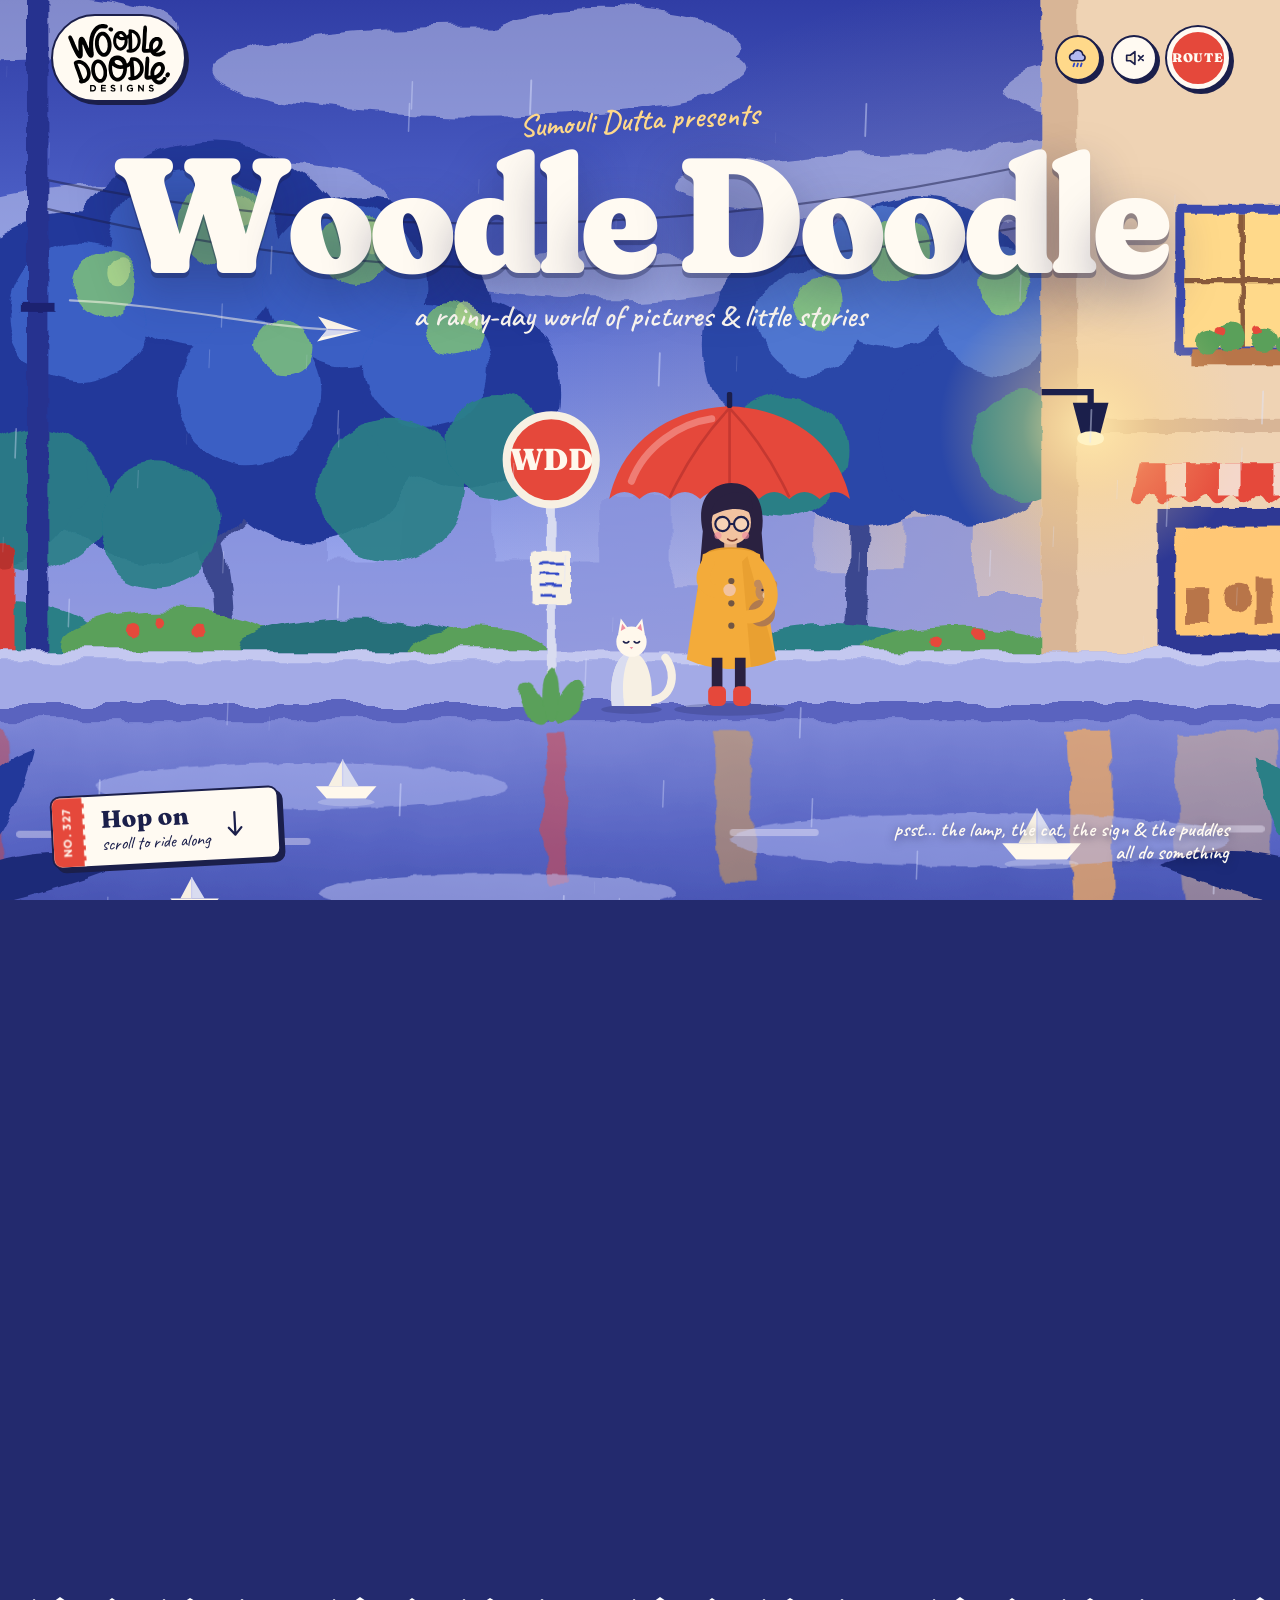
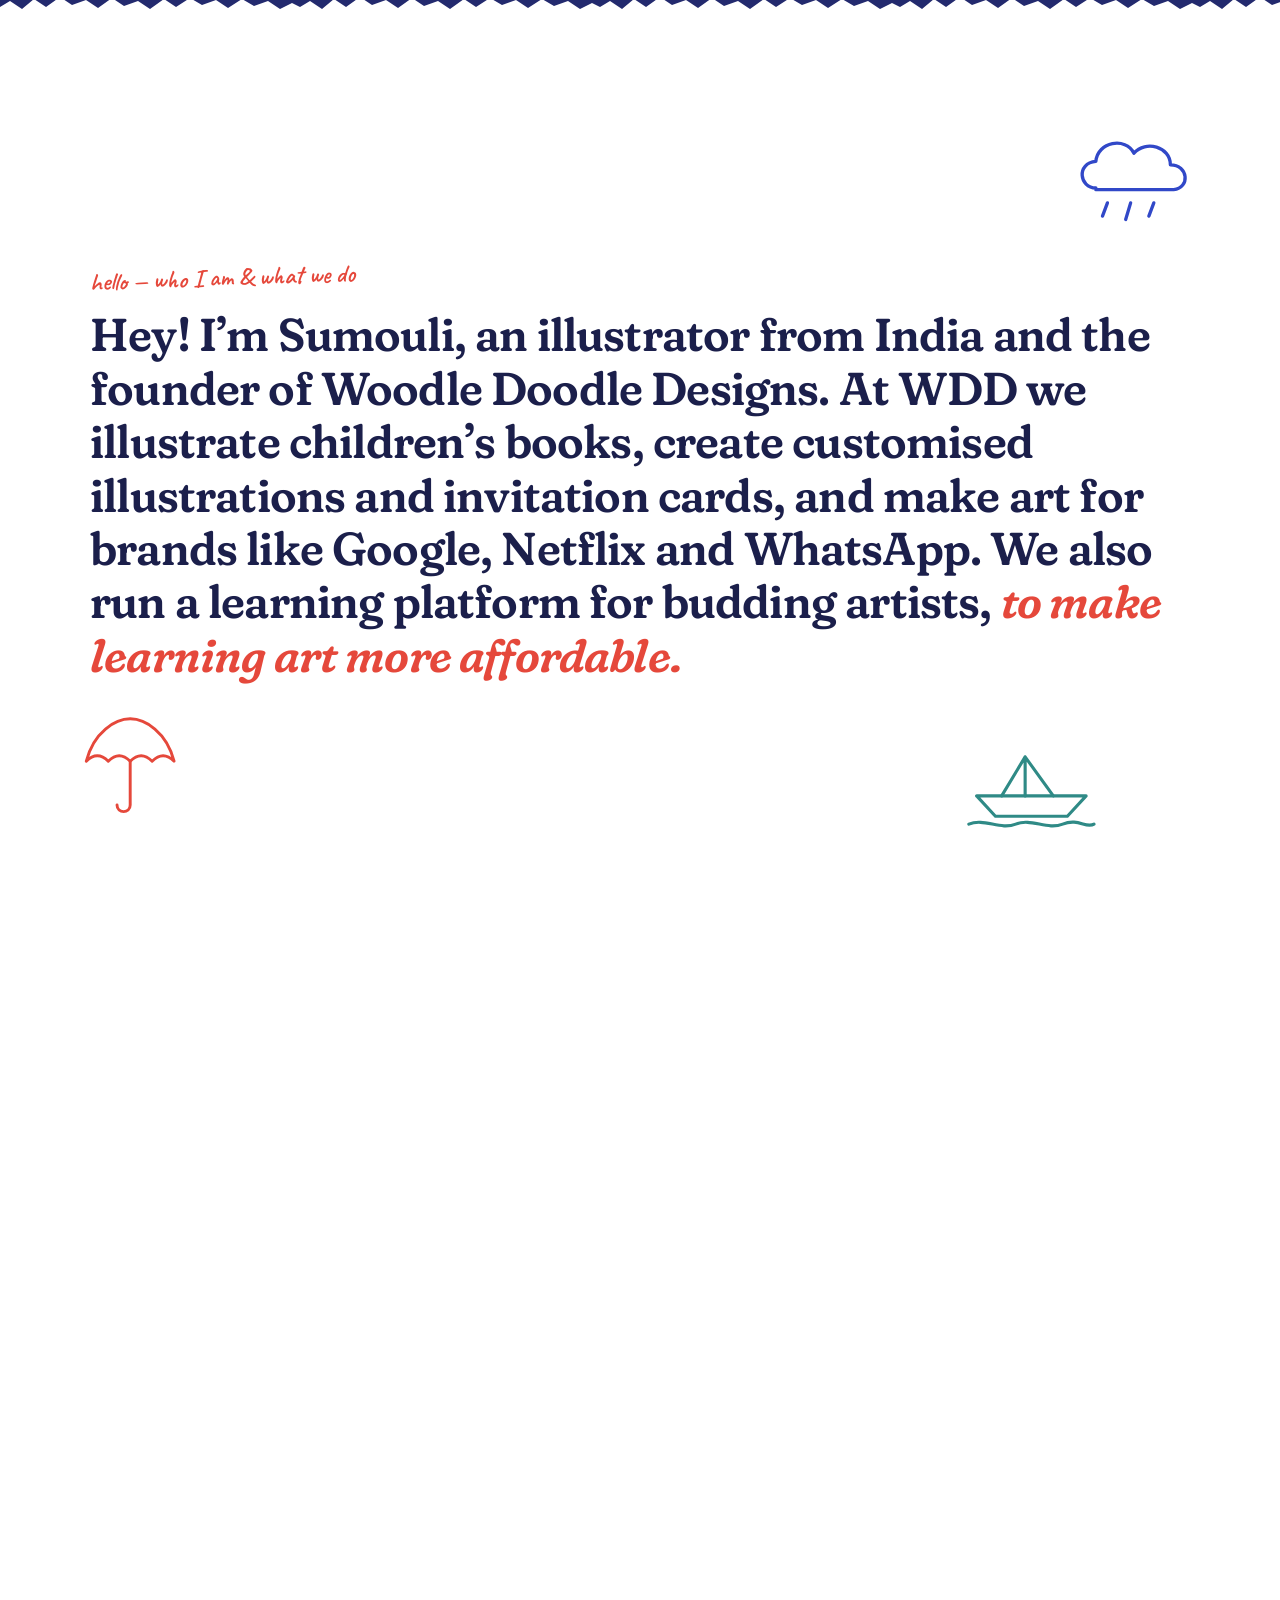
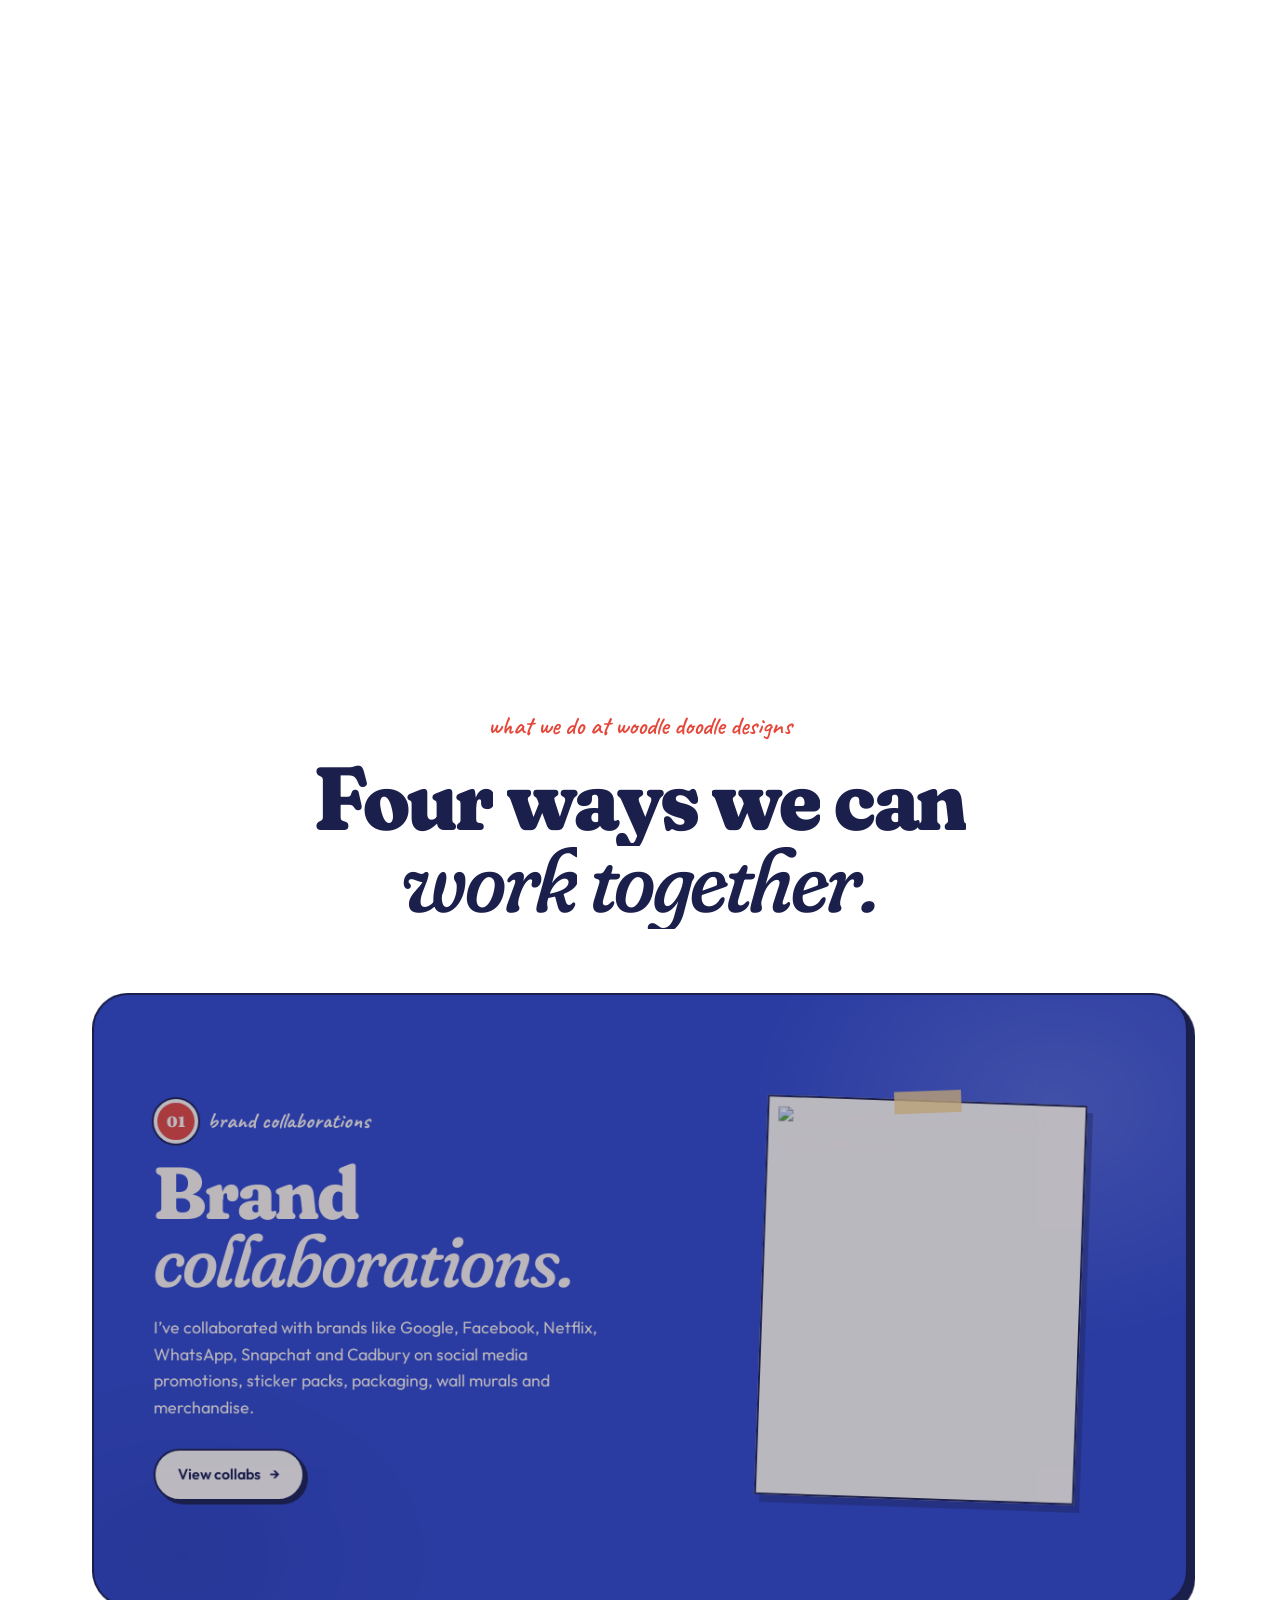
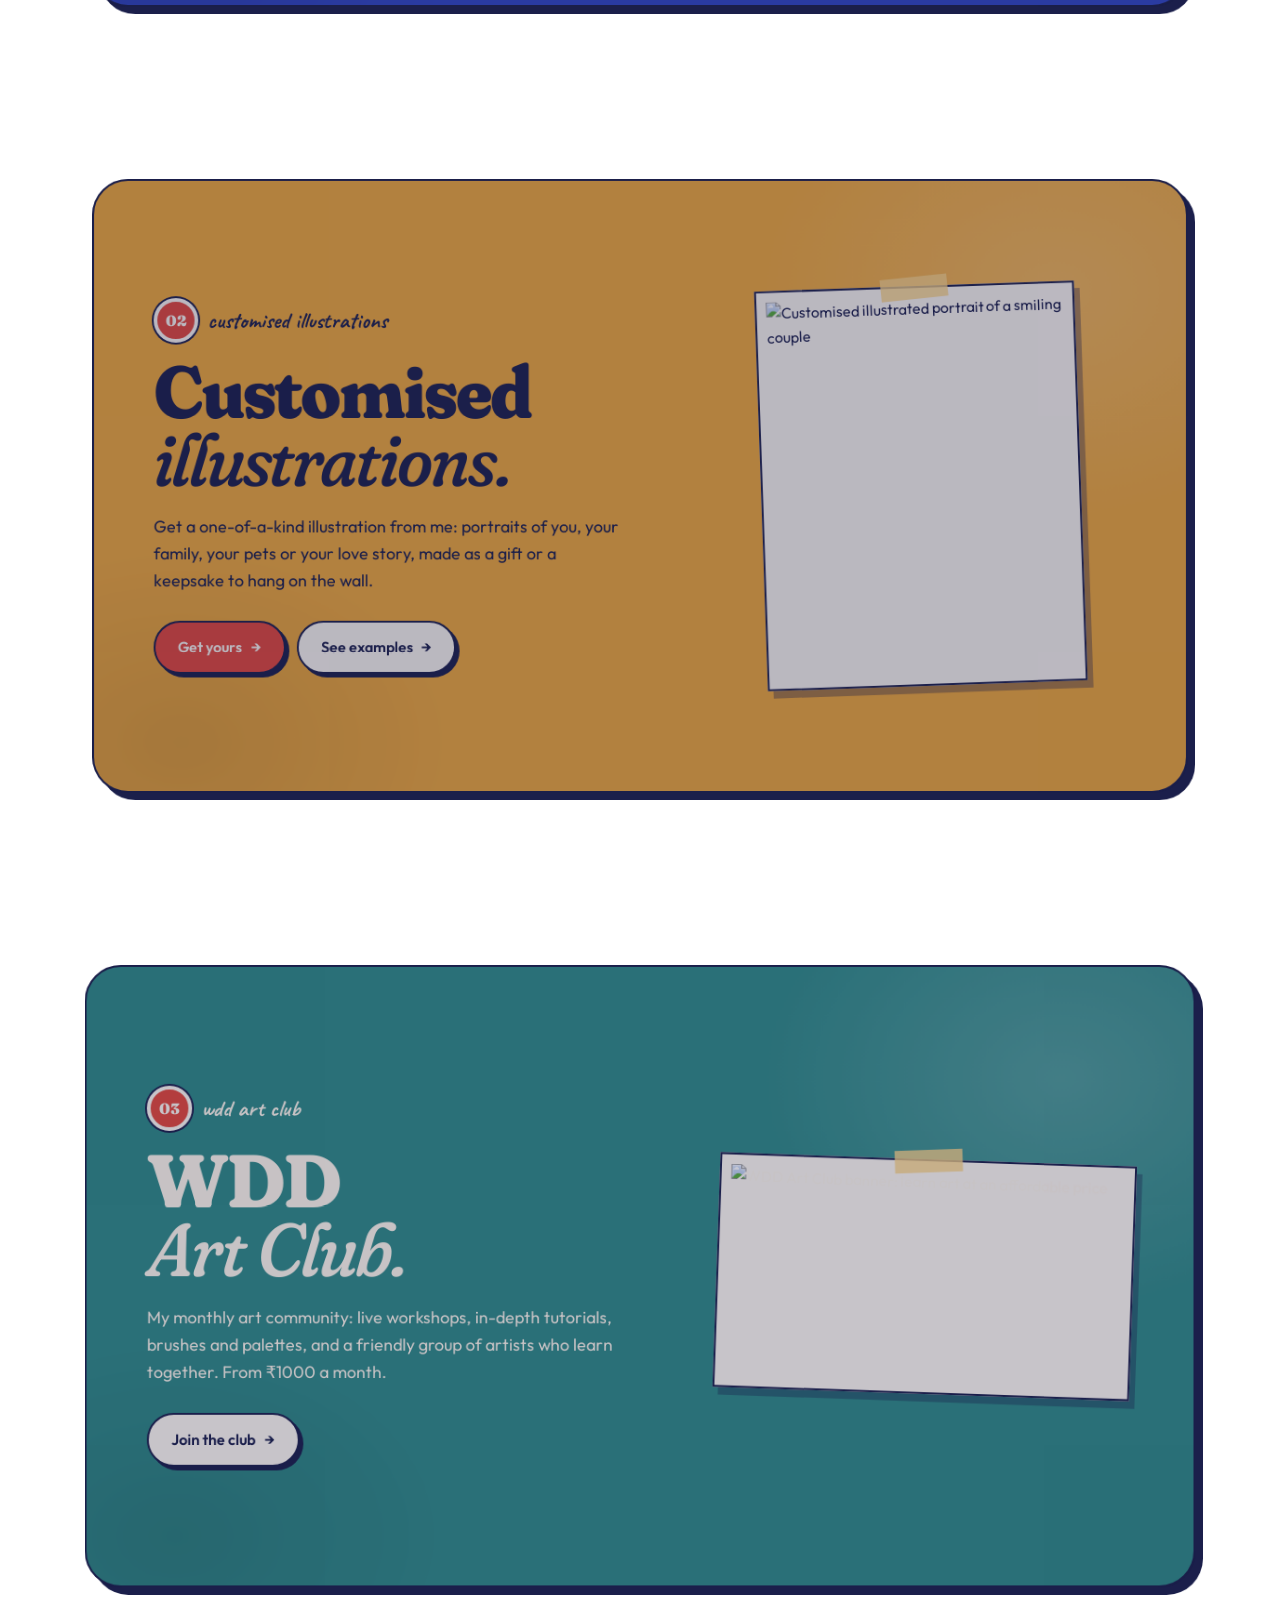
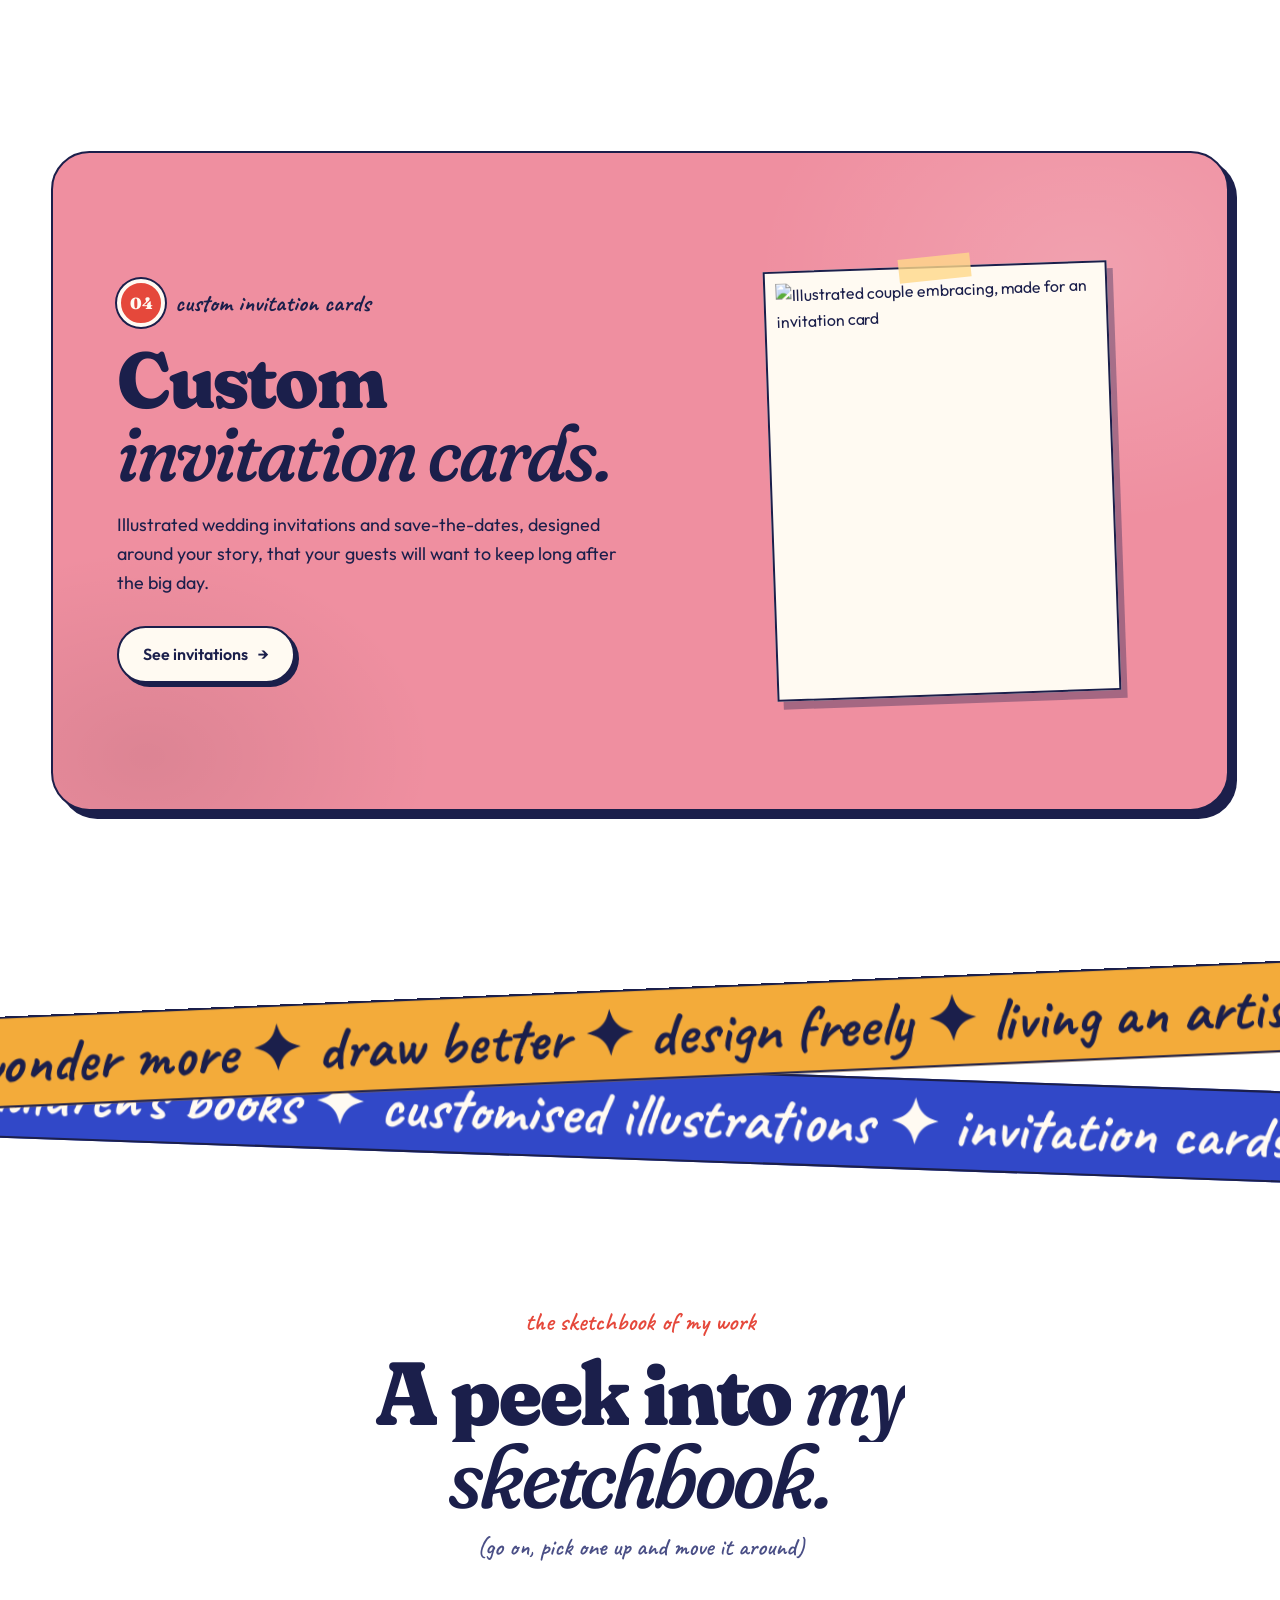
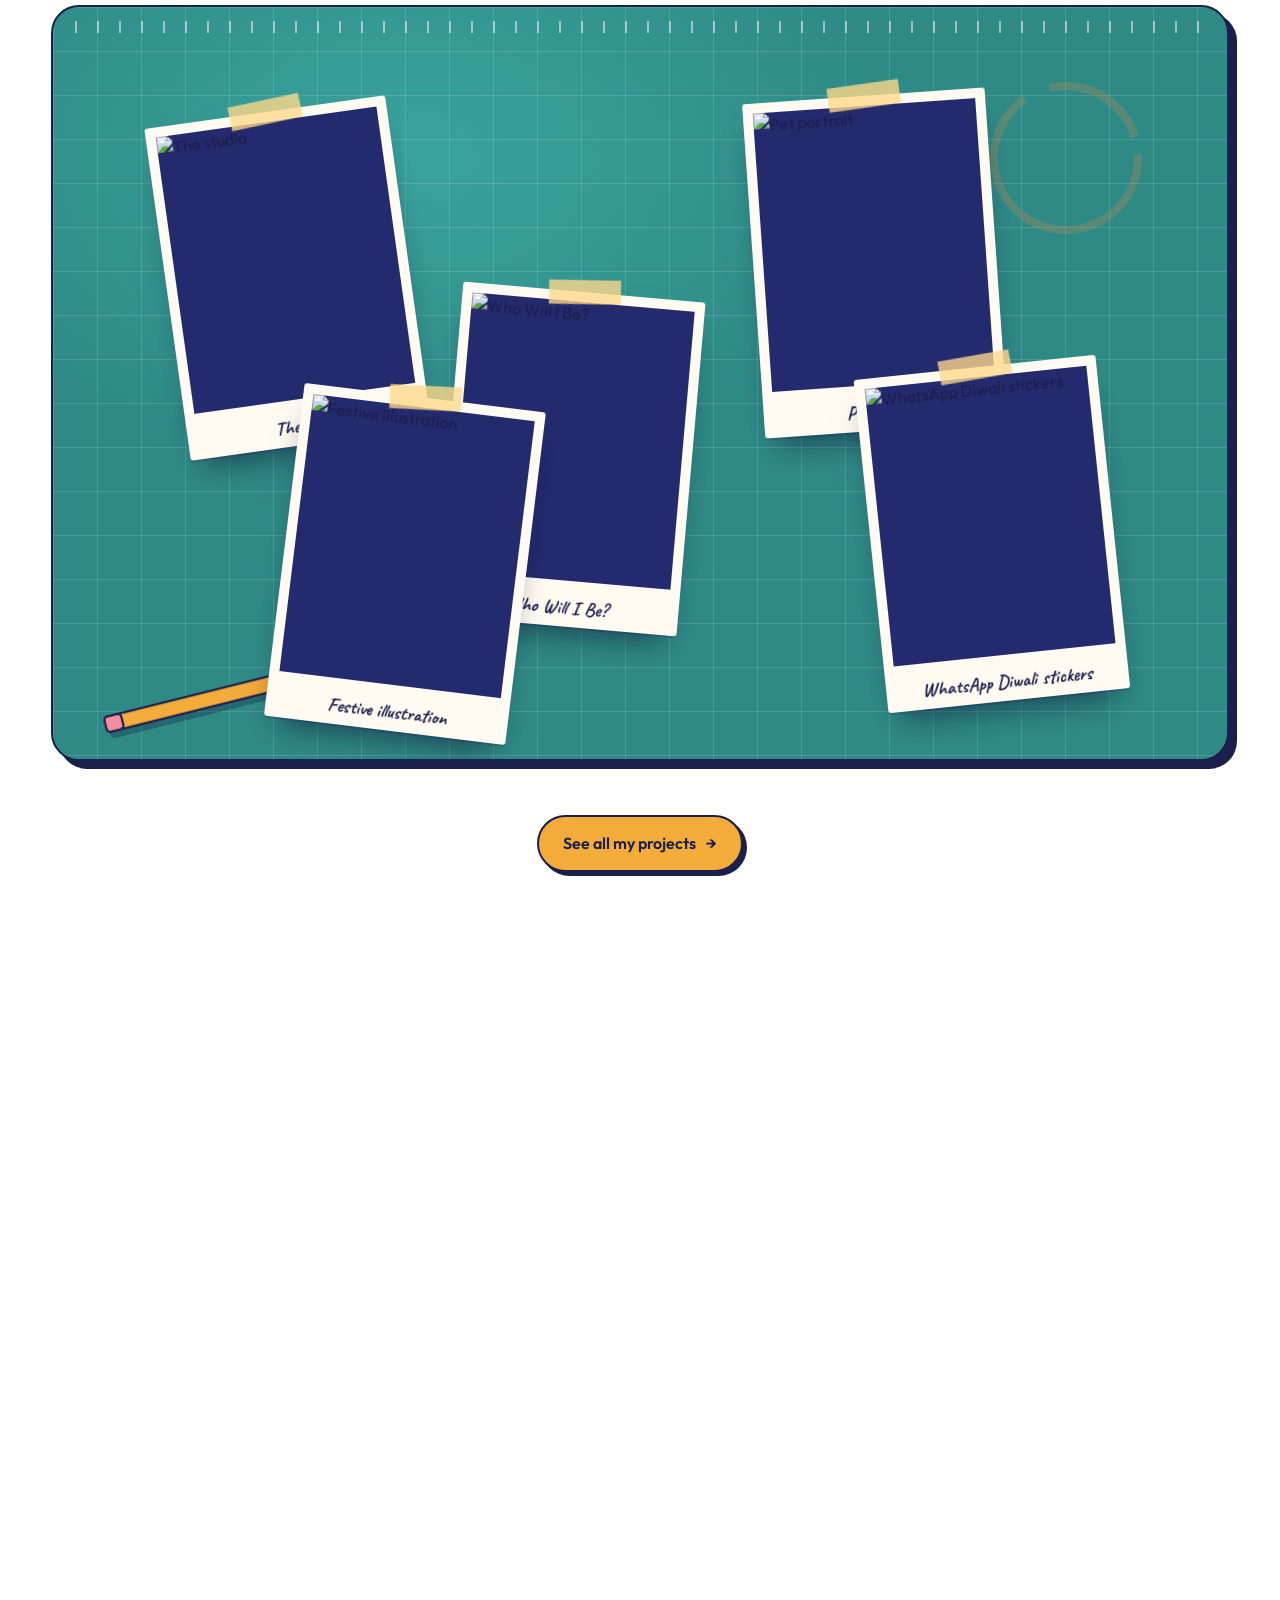
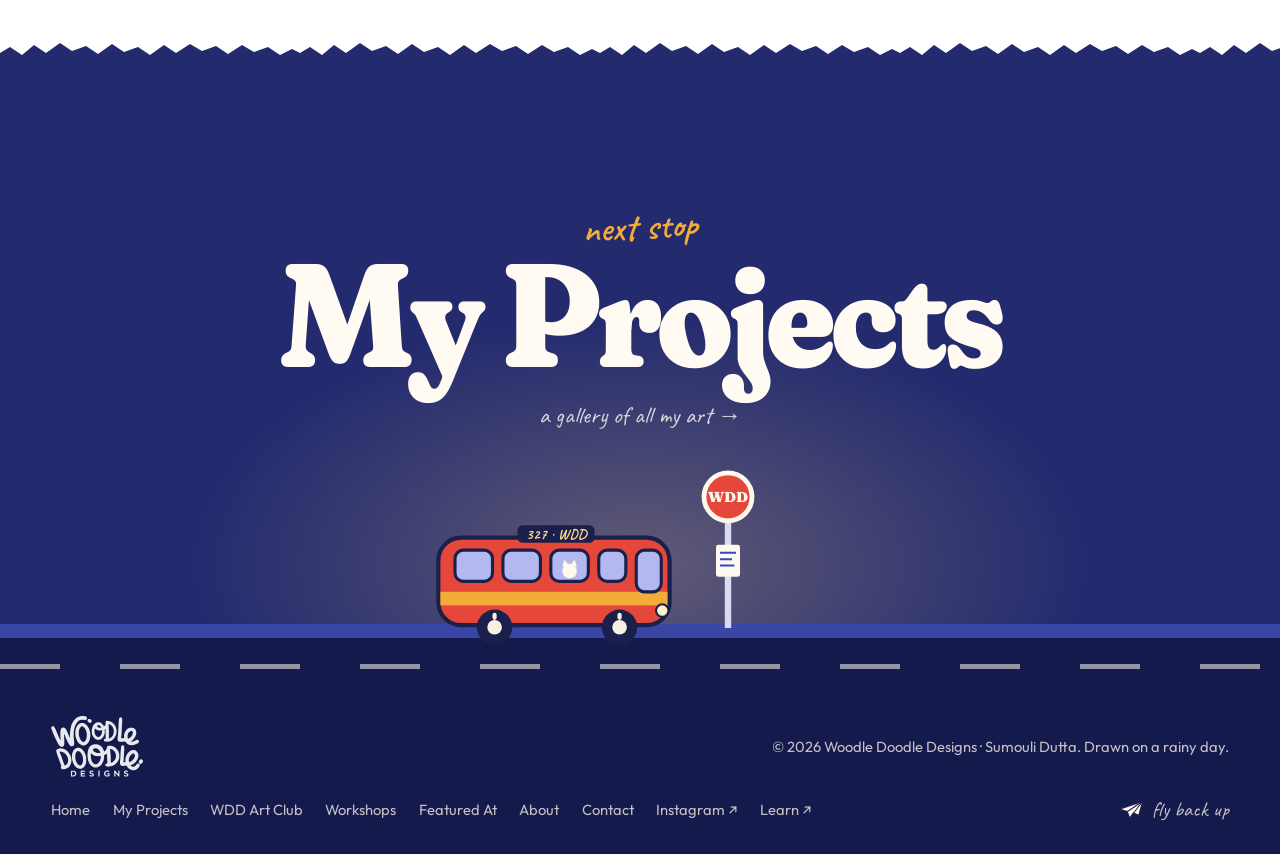
==== index.html @ de929c06 "Add files via upload" ====
<!doctype html>
<html lang="en">
<head>
<meta charset="utf-8">
<meta name="viewport" content="width=device-width, initial-scale=1">
<title>Woodle Doodle Designs · Sumouli Dutta</title>
<meta name="description" content="Woodle Doodle Designs by Sumouli Dutta: children’s book illustration, customised illustrations, invitation cards, brand collaborations, the WDD Art Club and live art workshops.">
<meta name="theme-color" content="#232a6e">
<link rel="icon" href="assets/favicon.svg" type="image/svg+xml">
<link rel="preconnect" href="https://fonts.googleapis.com">
<link rel="preconnect" href="https://fonts.gstatic.com" crossorigin>
<link href="https://fonts.googleapis.com/css2?family=Caveat:wght@500;600;700&family=Fraunces:ital,opsz,wght,SOFT,WONK@0,9..144,300..900,0..100,0..1;1,9..144,300..900,0..100,0..1&family=Outfit:wght@300..700&display=swap" rel="stylesheet">
<link rel="stylesheet" href="assets/css/base.css">
<link rel="stylesheet" href="assets/css/home.css">
<script>(function(){var d=document.documentElement;d.classList.add('js');try{if(sessionStorage.getItem('wdd-t'))d.classList.add('arriving');else if(!sessionStorage.getItem('wdd-seen'))d.classList.add('first')}catch(e){}})();</script>
</head>
<body data-page="home">

<!-- brush-stroke page transition -->
<div class="wash" aria-hidden="true">
  <div class="band b1"><svg viewBox="0 0 1200 300" preserveAspectRatio="none"><path fill="currentColor" d="M0 22C160 8 330 34 520 16S860 30 1010 14c70-6 120 10 150 38 26 26 8 52 32 76 12 32-16 58-2 86 6 32-30 54-70 68-100 18-220-6-360 8-160 14-330-12-500 4-110 8-190-8-260-2z"/><path d="M40 90c360-20 700 10 1080-10M20 200c400-14 760 14 1110-6" stroke="#fff" stroke-opacity=".08" stroke-width="12" fill="none"/></svg></div>
  <div class="band b2"><svg viewBox="0 0 1200 300" preserveAspectRatio="none"><path fill="currentColor" d="M0 30C180 14 360 40 540 20S880 36 1030 18c60-6 110 14 140 44 24 28 6 50 26 76 10 30-14 56 0 84 4 30-34 50-74 62-100 14-230-4-370 8-160 12-320-10-490 4-110 8-200-6-272-2z"/><path d="M60 110c340-20 680 12 1060-8" stroke="#fff" stroke-opacity=".1" stroke-width="14" fill="none"/></svg></div>
  <div class="band b3"><svg viewBox="0 0 1200 300" preserveAspectRatio="none"><path fill="currentColor" d="M0 16C170 4 340 30 530 12S870 26 1020 10c70-6 120 12 150 40 26 28 6 54 28 80 10 32-14 58 0 86 4 32-32 52-72 64-100 16-220-4-360 8-160 14-330-10-500 4-110 8-196-6-266-2z"/></svg></div>
  <div class="wash-label"><span class="hand">next stop</span><strong class="display" id="washName"></strong></div>
</div>

<!-- first-visit loader -->
<div class="loader" aria-hidden="true">
  <div class="loader-stage">
    <svg class="loader-logo" viewBox="0 0 268 178"><g class="wl-woodle" data-row="0"><path style="--i:0" pathLength="100" d="M103.25 2.50L100.75 1.00L96.00 0.50L95.50 0.00L88.00 0.00L86.75 0.75L82.75 1.25L80.50 2.00L74.50 5.25L72.00 7.25L67.25 12.25L63.25 18.25L60.00 25.00L57.00 35.50L55.25 48.75L55.25 63.25L53.75 61.50L53.75 60.75L49.00 50.25L48.50 48.25L42.75 37.50L39.00 34.00L36.75 33.25L32.50 34.00L30.50 35.75L29.00 38.00L28.00 41.25L27.25 46.50L27.25 59.75L28.00 69.50L27.25 70.00L23.75 63.50L18.00 50.50L16.75 46.75L15.75 45.25L13.75 39.75L9.50 32.00L7.25 30.00L3.50 30.00L1.50 31.75L0.75 33.50L1.00 37.00L10.25 60.00L18.25 76.75L22.00 83.25L26.25 88.50L29.00 90.00L33.50 90.00L35.50 88.75L37.75 85.75L38.75 81.50L38.75 68.00L37.75 54.75L38.25 53.50L39.00 54.00L40.00 55.75L43.00 63.75L48.25 75.00L51.25 80.50L54.00 84.50L55.75 86.50L58.25 88.00L60.00 88.50L64.00 87.75L65.50 86.50L66.75 84.50L67.75 80.50L67.50 73.75L67.00 72.00L66.00 60.00L66.25 47.00L67.75 36.75L71.00 26.75L75.75 19.00L80.00 14.75L83.00 12.75L85.25 11.75L89.00 11.00L100.00 11.50L102.25 10.75L103.75 9.25L104.75 7.25L104.75 5.25Z"/><path style="--i:1" pathLength="100" d="M88.00 20.25L83.00 22.00L80.50 23.75L76.25 28.50L74.00 32.50L72.00 38.25L71.00 43.75L70.75 52.25L71.25 57.75L72.25 62.50L75.00 70.25L77.00 74.00L80.25 78.50L85.00 82.75L88.75 84.75L92.75 85.75L96.25 85.75L100.25 84.75L104.25 82.50L108.50 78.00L111.75 72.00L113.50 66.25L114.50 59.00L114.50 53.50L113.75 47.00L111.75 39.50L109.75 34.75L105.00 27.50L100.00 23.00L96.75 21.25L93.25 20.25ZM90.25 30.25L93.25 30.75L94.75 31.75L98.75 36.00L102.00 42.50L104.00 50.25L104.25 59.25L102.75 67.00L100.75 71.25L99.00 73.50L97.50 74.75L94.75 75.75L91.75 75.00L90.00 73.75L86.00 69.25L83.00 63.00L81.00 54.50L81.00 45.25L82.75 38.00L85.25 33.50L88.25 30.75Z"/><path style="--i:2" pathLength="100" d="M109.00 9.00L107.00 11.00L106.50 12.50L106.50 14.75L107.25 16.50L111.50 19.75L114.75 19.75L116.50 18.75L117.75 17.25L118.50 15.50L118.50 13.25L117.75 11.50L116.25 10.00L112.25 8.50Z"/><path style="--i:3" pathLength="100" d="M182.75 22.50L177.25 18.00L173.25 16.00L167.50 14.25L162.00 14.00L160.00 15.00L159.25 16.50L159.00 25.50L158.00 27.25L155.00 30.25L154.25 30.25L151.75 26.00L148.50 22.25L143.75 19.25L140.50 18.25L136.75 18.00L132.50 19.00L128.75 21.00L125.00 24.50L123.00 27.50L121.00 31.50L119.00 38.75L118.50 43.00L119.00 51.25L121.00 57.25L123.00 60.75L127.50 65.75L130.25 67.75L135.00 69.50L138.50 69.75L142.75 68.75L145.25 67.50L148.00 65.50L151.00 62.50L152.50 60.50L154.75 56.00L155.75 53.25L156.75 48.00L156.50 39.25L157.25 38.25L158.25 38.00L158.75 38.50L159.25 66.00L158.50 66.75L156.75 66.50L155.00 67.50L153.75 69.50L154.00 72.50L155.50 74.00L157.50 74.75L165.25 75.00L172.00 73.75L176.50 71.75L179.75 69.50L185.75 63.00L188.75 57.25L190.75 49.75L191.00 43.00L190.75 39.50L188.50 31.50L186.50 27.50ZM128.25 36.50L134.00 40.75L136.75 41.75L140.50 42.50L143.75 42.50L147.75 41.75L148.75 42.50L148.75 46.50L148.25 47.75L148.00 50.75L147.00 53.50L144.75 57.25L141.75 60.00L140.00 61.00L136.75 61.50L134.50 60.75L131.75 58.50L128.75 54.50L126.75 48.50L126.75 41.50L127.75 37.00ZM134.50 28.75L136.25 26.75L138.50 26.25L140.75 26.75L145.00 30.50L146.00 32.00L146.25 33.50L145.75 34.00L140.75 34.25L138.25 33.75L136.75 33.00L134.75 31.00ZM168.75 23.00L174.50 26.00L178.75 30.50L182.00 37.50L183.00 43.75L182.75 48.25L182.00 51.75L180.00 56.75L177.75 60.00L174.75 63.00L170.50 65.75L169.50 65.75L169.00 65.25L168.75 62.75L168.75 43.75L167.75 24.50L168.00 23.50Z"/><path style="--i:4" pathLength="100" d="M200.25 4.75L198.25 7.25L198.00 11.50L197.25 15.00L195.75 47.25L194.00 64.25L194.00 69.00L195.00 72.00L197.50 74.50L200.75 75.50L208.00 75.50L216.50 74.75L218.50 77.50L222.75 81.50L226.75 83.75L233.00 85.25L241.00 84.75L248.75 81.75L254.25 78.50L255.50 77.25L256.25 75.75L256.50 73.75L255.50 71.25L254.25 70.00L252.50 69.25L250.00 69.25L245.75 71.75L239.00 74.75L232.50 75.00L232.00 74.50L232.75 73.50L234.75 72.75L237.50 70.75L242.75 65.00L246.75 57.75L247.00 56.25L247.75 55.00L248.50 50.00L248.25 45.75L247.50 42.75L245.25 39.00L242.00 36.00L237.50 34.25L230.00 34.25L227.00 35.25L222.00 38.25L218.25 42.25L215.00 48.00L214.00 51.00L213.00 56.50L213.25 64.25L212.50 65.00L205.00 65.25L204.25 64.00L205.75 49.25L206.75 24.50L207.50 17.50L207.50 10.25L206.75 6.50L205.25 4.75L203.75 4.00L202.00 4.00ZM236.50 44.75L238.00 46.25L238.25 50.00L238.00 52.00L236.00 56.75L233.75 60.00L230.00 63.75L226.75 66.00L224.25 66.50L223.75 65.75L223.00 61.75L223.00 58.00L223.75 53.75L225.00 50.50L226.50 48.25L230.50 44.75L233.00 44.00L234.50 44.00Z"/></g><g class="wl-doodle" data-row="1"><path style="--i:5" pathLength="100" d="M21.75 95.25L18.25 97.00L16.00 99.25L15.25 101.00L15.25 103.00L18.25 114.00L18.75 114.50L19.25 116.75L22.00 123.25L29.00 143.00L30.00 144.75L30.25 146.25L29.00 148.25L28.75 149.50L29.00 151.75L31.00 154.50L34.00 155.50L36.75 155.50L41.25 154.75L44.75 153.50L49.50 150.75L53.50 147.00L56.50 142.50L58.75 136.75L59.50 132.25L59.50 126.25L57.75 118.50L55.75 113.75L51.50 107.00L47.25 102.25L43.50 99.25L38.00 96.25L32.00 94.50L26.50 94.25ZM25.75 103.75L30.75 104.00L33.50 104.75L37.75 107.00L40.00 108.75L43.75 112.75L45.75 115.50L48.00 120.00L49.00 122.75L50.00 128.00L50.00 131.00L49.25 134.75L46.75 140.00L43.75 143.00L41.25 144.50L40.00 144.25L37.75 139.00L29.75 116.50L25.00 105.00L25.00 104.25Z"/><path style="--i:6" pathLength="100" d="M76.75 92.75L72.75 94.00L69.25 96.25L65.75 100.25L63.00 105.50L62.00 108.75L61.00 114.75L61.00 123.25L62.00 129.25L64.00 135.75L66.25 140.50L68.75 144.50L72.25 148.50L75.00 150.75L80.50 153.50L84.00 154.00L88.00 153.75L91.50 152.50L95.50 149.50L98.00 146.50L99.75 143.50L101.75 138.00L102.50 134.50L102.50 121.25L101.50 116.25L99.50 110.25L96.50 104.25L93.75 100.50L90.25 97.00L86.25 94.25L81.00 92.75ZM78.25 102.25L81.75 102.75L84.50 104.75L87.00 107.50L89.75 111.75L91.75 117.00L92.75 121.25L93.25 125.25L93.25 130.50L92.75 134.50L91.75 137.75L89.75 141.50L87.25 143.75L86.00 144.25L82.50 144.00L80.25 142.75L77.50 140.00L73.75 134.50L71.25 126.50L70.50 117.75L70.75 114.25L71.75 110.00L72.75 107.25L74.25 105.00L76.75 102.75Z"/><path style="--i:7" pathLength="100" d="M111.00 92.25L109.50 95.25L108.00 99.75L106.50 109.50L106.50 119.00L108.00 129.00L110.00 135.25L113.00 141.00L118.00 146.25L123.75 149.50L128.00 150.50L131.50 150.50L135.50 149.75L140.50 147.50L146.75 142.00L149.75 137.50L151.75 133.50L153.50 128.25L154.75 121.00L154.75 115.00L155.50 114.00L159.00 112.50L162.00 110.50L163.00 111.00L164.25 137.75L163.50 138.75L160.00 139.25L158.00 141.50L158.25 144.25L161.00 146.75L165.50 147.75L169.50 147.50L178.25 145.75L182.75 143.75L186.25 141.50L191.75 136.50L194.50 133.00L197.50 127.00L198.75 122.25L199.00 115.25L198.50 110.50L196.50 104.00L194.25 99.75L191.50 96.00L186.00 91.00L180.75 88.25L174.75 86.75L167.00 87.00L165.25 87.75L163.25 89.75L162.00 95.25L160.00 99.00L157.25 102.00L155.25 103.50L154.25 103.00L152.75 97.50L150.50 93.25L148.75 91.00L145.75 88.00L143.25 86.25L136.50 83.25L131.75 82.50L128.25 82.50L124.25 83.00L121.00 84.00L115.75 87.00L113.25 89.25ZM116.50 109.00L117.25 109.00L118.75 110.75L122.50 113.50L129.75 116.50L137.00 117.50L144.75 117.00L145.25 117.50L144.75 123.25L143.00 129.50L140.25 134.50L136.25 138.75L131.75 140.75L128.00 140.75L124.00 138.75L121.00 135.50L118.75 131.25L116.75 123.75L116.00 118.25L116.00 110.00ZM172.75 96.50L176.00 96.75L178.50 97.75L181.50 99.75L185.00 103.25L187.75 108.00L189.25 113.75L189.00 122.00L186.75 127.25L182.25 132.25L179.00 134.75L175.25 136.50L174.25 135.50L173.75 113.75L172.00 97.50ZM122.75 97.00L124.25 95.50L126.75 94.50L130.00 94.25L133.75 95.00L138.00 97.50L141.00 100.50L143.00 104.00L143.75 107.00L142.25 107.75L135.00 107.75L129.00 106.00L125.75 104.00L123.75 102.00L122.50 99.00Z"/><path style="--i:8" pathLength="100" d="M206.25 86.00L205.00 87.25L204.00 89.75L204.00 93.50L203.00 100.50L202.00 122.75L201.00 133.00L201.00 139.25L202.00 142.25L204.50 144.75L207.50 145.75L211.25 145.75L219.50 144.75L220.75 146.00L222.75 149.25L225.75 152.50L229.75 155.50L235.00 157.75L237.50 158.25L241.75 158.25L245.00 157.50L249.00 155.75L255.50 150.25L258.75 145.00L258.75 141.75L256.25 139.00L255.00 138.50L251.50 139.00L250.00 140.25L248.25 143.00L245.50 145.75L241.50 148.00L238.00 148.00L235.50 147.00L232.00 144.25L232.00 143.75L239.00 140.50L244.50 136.50L248.00 132.75L251.75 127.00L253.75 122.00L254.75 116.25L254.50 112.25L252.75 107.25L250.50 104.00L247.00 101.00L242.00 99.25L238.50 99.25L235.00 100.00L230.25 102.25L226.25 105.50L223.25 109.00L220.25 113.75L218.00 118.75L218.00 120.00L217.00 123.00L216.50 128.00L216.75 134.50L216.25 135.00L211.75 135.25L211.25 134.75L211.25 132.50L211.75 129.25L213.00 103.00L213.50 100.00L213.50 92.00L212.75 87.75L211.50 86.25L209.00 85.25ZM242.00 110.00L244.00 112.50L244.50 114.25L244.50 116.50L243.75 119.75L241.75 124.00L240.00 126.50L235.00 131.00L232.00 132.75L228.75 134.00L227.75 134.00L226.75 133.00L226.75 126.00L227.75 121.75L229.75 117.50L232.75 113.50L236.00 110.75L239.00 109.50L241.00 109.50Z"/><path style="--i:9" pathLength="100" d="M265.00 127.00L263.25 126.50L260.00 127.00L258.00 128.75L256.00 132.25L256.00 136.50L258.00 138.75L259.75 139.75L261.75 139.75L264.00 138.75L265.75 137.25L266.75 135.00L267.75 134.25L267.75 129.50Z"/></g><g class="wl-designs" data-row="2"><path style="--i:10" pathLength="100" d="M58.00 159.50L58.00 176.50L65.75 176.75L69.00 175.75L71.75 173.75L73.00 171.75L73.75 169.50L73.50 165.50L72.25 163.00L70.25 161.00L67.50 159.75ZM62.00 162.75L66.25 162.75L69.00 164.75L70.00 167.00L70.00 169.25L69.00 171.25L67.25 173.00L62.25 173.50L61.50 172.75L61.50 163.25Z"/><path style="--i:11" pathLength="100" d="M86.75 159.50L86.50 176.25L87.25 176.75L99.25 176.75L99.75 176.25L99.75 174.25L99.25 173.50L90.75 173.50L90.00 172.75L90.00 170.25L90.50 169.75L97.25 169.75L98.25 169.50L98.50 169.00L98.50 167.00L98.00 166.50L90.50 166.25L90.00 165.75L90.00 163.25L91.25 162.50L98.75 162.75L99.50 162.25L99.50 159.75L89.75 159.25Z"/><path style="--i:12" pathLength="100" d="M116.25 159.25L114.00 160.25L112.75 161.50L112.00 163.00L112.25 166.25L114.25 168.50L120.25 170.50L121.25 171.50L121.25 172.50L119.75 173.75L117.25 173.75L115.25 173.00L114.00 172.00L113.25 172.00L112.00 173.25L111.75 174.50L113.00 175.50L116.00 176.75L121.25 176.75L123.00 175.75L124.50 174.00L124.75 169.75L122.50 167.50L116.50 165.50L115.75 164.75L115.50 163.75L117.50 162.25L120.50 162.75L121.75 163.75L122.50 163.75L124.00 162.00L124.00 161.00L120.00 159.25Z"/><path style="--i:13" pathLength="100" d="M138.50 159.25L138.00 159.75L138.00 176.50L141.00 176.75L141.50 176.25L141.50 159.75L140.75 159.25Z"/><path style="--i:14" pathLength="100" d="M161.50 159.25L157.50 161.25L156.00 163.00L155.00 164.75L154.50 167.25L154.75 170.50L156.00 173.25L158.25 175.50L161.00 176.75L166.50 176.75L169.00 175.75L170.75 174.50L171.00 167.25L170.25 166.75L164.00 167.00L163.50 169.00L164.50 170.00L167.00 170.00L167.50 170.50L167.50 172.25L165.00 173.75L162.75 173.75L160.50 172.75L159.25 171.50L158.25 168.75L158.50 166.25L159.50 164.50L161.50 162.75L165.00 162.50L166.50 163.00L167.25 163.75L168.50 163.75L169.75 162.25L170.00 161.25L168.75 160.25L166.25 159.25Z"/><path style="--i:15" pathLength="100" d="M184.50 159.25L184.00 160.25L184.25 176.50L187.25 176.75L187.75 176.25L188.00 166.50L189.25 167.25L196.50 176.75L199.25 176.50L199.50 160.00L198.25 159.25L196.00 159.50L196.00 168.75L195.25 169.50L187.25 159.50Z"/><path style="--i:16" pathLength="100" d="M216.75 159.25L214.50 160.25L213.25 161.50L212.50 163.75L213.00 166.75L215.25 168.75L220.00 170.00L221.50 171.00L222.00 172.00L220.25 173.75L217.75 173.75L215.75 173.00L214.75 172.00L213.75 172.00L212.00 174.25L213.50 175.50L216.50 176.75L221.50 176.75L223.50 175.75L225.25 173.25L225.50 170.75L225.00 169.50L223.00 167.50L217.50 165.75L216.25 164.75L216.00 163.75L217.25 162.50L218.50 162.25L221.00 162.75L222.25 163.75L223.00 163.75L224.75 161.50L223.50 160.25L220.50 159.25Z"/></g></svg>
    <svg class="loader-plane" viewBox="0 0 40 30"><path d="M38 2 2 14l12 4 4 10 6-8 8 4z" fill="#fff8ec" stroke="#1b1f4b" stroke-width="2" stroke-linejoin="round"/><path d="M38 2 14 18m24-16L24 20" stroke="#1b1f4b" stroke-width="1.6" fill="none"/></svg>
  </div>
  <div class="loader-bar"><i></i></div>
  <p class="hand loader-note">sharpening pencils…</p>
</div>

<!-- shared paint filters -->
<svg width="0" height="0" style="position:absolute" aria-hidden="true" focusable="false">
  <filter id="fPaint" x="-5%" y="-5%" width="110%" height="110%"><feTurbulence type="fractalNoise" baseFrequency=".018" numOctaves="3" seed="4" result="t"/><feDisplacementMap in="SourceGraphic" in2="t" scale="22" xChannelSelector="R" yChannelSelector="G"/></filter>
  <filter id="fPaintSm" x="-5%" y="-5%" width="110%" height="110%"><feTurbulence type="fractalNoise" baseFrequency=".05" numOctaves="2" seed="9" result="t"/><feDisplacementMap in="SourceGraphic" in2="t" scale="7" xChannelSelector="R" yChannelSelector="G"/></filter>
</svg>

<header id="nav"></header>

<main>
  <!-- ============================================================ HERO -->
  <section class="hero" id="top" aria-label="A rainy bus stop in Woodle Town">
    <div class="hero-stage" id="stage">
      <div class="scene" id="scene">

        <!-- sky -->
        <svg class="layer" data-depth=".03" viewBox="0 -170 1600 1070" preserveAspectRatio="xMidYMax slice" aria-hidden="true">
          <defs>
            <linearGradient id="gSky" x1="0" y1="0" x2="0" y2="1"><stop offset="0" stop-color="#27329a"/><stop offset=".38" stop-color="#5a70d6"/><stop offset=".62" stop-color="#9aa6ec"/><stop offset=".8" stop-color="#d9c9e6"/><stop offset="1" stop-color="#f3c6a6"/></linearGradient>
            <radialGradient id="gWarm" cx=".86" cy=".52" r=".5"><stop offset="0" stop-color="#ffcf8f" stop-opacity=".85"/><stop offset=".6" stop-color="#ffcf8f" stop-opacity=".12"/><stop offset="1" stop-color="#ffcf8f" stop-opacity="0"/></radialGradient>
          </defs>
          <rect x="-40" y="-220" width="1680" height="1160" fill="url(#gSky)"/>
          <rect x="-40" y="-220" width="1680" height="1160" fill="url(#gWarm)"/>
          <path filter="url(#fPaint)" fill="#8791dc" opacity=".75" d="M-40 600V430h110v-50h55v70h80v-110h60v90h110v-60h70v120h90v-80h40v-40h60v120h120v-70h80v100h90v-150h70v130h100v-60h80v90h110v-40h90v110h200v130z"/>
        </svg>

        <!-- clouds: own layer so they can drift without re-running the paint filter -->
        <svg class="layer clouds-layer" data-depth=".05" data-drift viewBox="0 -170 1600 1070" preserveAspectRatio="xMidYMax slice" aria-hidden="true">
          <g filter="url(#fPaint)" fill="#e4e6fb" opacity=".45">
            <ellipse cx="260" cy="110" rx="240" ry="46"/><ellipse cx="390" cy="86" rx="130" ry="44"/>
            <ellipse cx="1120" cy="70" rx="280" ry="40"/><ellipse cx="1260" cy="52" rx="120" ry="36"/>
            <ellipse cx="760" cy="170" rx="160" ry="26"/>
            <ellipse cx="620" cy="-60" rx="300" ry="50"/><ellipse cx="760" cy="-86" rx="150" ry="44"/>
            <ellipse cx="80" cy="-110" rx="200" ry="40"/><ellipse cx="1450" cy="-40" rx="240" ry="44"/>
          </g>
        </svg>

        <!-- trees -->
        <svg class="layer" data-depth=".1" viewBox="0 -170 1600 1070" preserveAspectRatio="xMidYMax slice" aria-hidden="true">
          <g filter="url(#fPaint)">
            <g fill="none" stroke="#3a468f" stroke-linecap="round">
              <path d="M330 620C335 520 318 440 285 360" stroke-width="26"/>
              <path d="M322 470c38-50 98-90 148-140" stroke-width="16"/>
              <path d="M300 400c-50-40-90-80-120-120" stroke-width="12"/>
              <path d="M1040 610c10-90-5-180 20-280" stroke-width="22"/>
              <path d="M1048 450c42-40 92-70 132-110" stroke-width="12"/>
            </g>
            <g class="canopy">
              <g fill="#22389a"><circle cx="160" cy="250" r="150"/><circle cx="320" cy="190" r="170"/><circle cx="490" cy="230" r="150"/><circle cx="250" cy="360" r="130"/><circle cx="430" cy="350" r="120"/><circle cx="60" cy="380" r="120"/><circle cx="600" cy="300" r="110"/></g>
              <g fill="#3a5fc4"><circle cx="300" cy="150" r="100"/><circle cx="470" cy="180" r="90"/><circle cx="170" cy="210" r="80"/><circle cx="560" cy="270" r="70"/><circle cx="360" cy="300" r="80"/></g>
              <g fill="#2a7f86" opacity=".9"><circle cx="120" cy="420" r="80"/><circle cx="260" cy="450" r="70"/><circle cx="520" cy="410" r="80"/><circle cx="640" cy="360" r="60"/></g>
              <g fill="#7cc07a" opacity=".85"><circle cx="330" cy="110" r="48"/><circle cx="480" cy="140" r="40"/><circle cx="200" cy="180" r="38"/><circle cx="590" cy="230" r="30"/><circle cx="400" cy="250" r="30"/></g>
              <g fill="#b9e08f" opacity=".75"><circle cx="350" cy="95" r="18"/><circle cx="500" cy="125" r="16"/><circle cx="215" cy="165" r="14"/><circle cx="610" cy="215" r="12"/></g>
            </g>
            <g class="canopy c2">
              <g fill="#2c46a8"><circle cx="990" cy="250" r="120"/><circle cx="1110" cy="210" r="130"/><circle cx="1210" cy="260" r="110"/><circle cx="1050" cy="340" r="110"/><circle cx="1170" cy="350" r="100"/></g>
              <g fill="#4f76d0"><circle cx="1080" cy="170" r="80"/><circle cx="1200" cy="210" r="70"/><circle cx="990" cy="220" r="60"/></g>
              <g fill="#2a7f86"><circle cx="960" cy="370" r="70"/><circle cx="1230" cy="360" r="60"/></g>
              <g fill="#86c486"><circle cx="1090" cy="140" r="36"/><circle cx="1210" cy="180" r="30"/><circle cx="1000" cy="200" r="28"/></g>
            </g>
          </g>
          <g filter="url(#fPaint)">
            <ellipse cx="60" cy="575" rx="130" ry="42" fill="#2a7f86"/><ellipse cx="270" cy="582" rx="120" ry="36" fill="#5aa05a"/>
            <ellipse cx="480" cy="586" rx="130" ry="32" fill="#26707a"/><ellipse cx="620" cy="590" rx="80" ry="26" fill="#5aa05a"/>
            <ellipse cx="1010" cy="588" rx="100" ry="28" fill="#2a7f86"/><ellipse cx="1160" cy="592" rx="110" ry="30" fill="#5aa05a"/>
            <g fill="#e5483b"><circle cx="230" cy="566" r="7"/><circle cx="262" cy="556" r="6"/><circle cx="300" cy="570" r="7"/><circle cx="1130" cy="578" r="6"/><circle cx="1180" cy="570" r="7"/></g>
          </g>
        </svg>

        <!-- buildings, pole, lamp -->
        <svg class="layer" data-depth=".2" viewBox="0 -170 1600 1070" preserveAspectRatio="xMidYMax slice" aria-hidden="true">
          <defs><radialGradient id="gLamp"><stop offset="0" stop-color="#ffe9ad" stop-opacity=".95"/><stop offset=".45" stop-color="#ffd98a" stop-opacity=".35"/><stop offset="1" stop-color="#ffd98a" stop-opacity="0"/></radialGradient></defs>
          <g fill="none" stroke="#1b1f4b" stroke-width="2.5" opacity=".5"><path d="M124 60c380 80 780 60 1136-20"/><path d="M124 92c400 100 760 80 1136 18"/></g>
          <g filter="url(#fPaintSm)">
            <rect x="112" y="-220" width="24" height="880" fill="#26318f"/>
            <rect x="104" y="200" width="40" height="10" fill="#1b2270"/>
            <rect x="24" y="470" width="74" height="140" rx="12" fill="#d8413a"/>
            <rect x="24" y="470" width="74" height="28" rx="10" fill="#b8322d"/>
            <rect x="40" y="516" width="42" height="7" rx="3" fill="#1b1f4b"/>
            <path d="M1250-220h400v840h-400z" fill="#efd3b4"/>
            <path d="M1250-220h40v840h-40z" fill="#d8b596"/>
            <rect x="1250" y="330" width="400" height="16" fill="#d8b596"/>
            <rect x="1400" y="90" width="150" height="170" rx="6" fill="#3c4bb0"/>
            <rect class="win" x="1410" y="100" width="130" height="150" fill="#ffd98a"/>
            <path d="M1475 100v150M1410 175h130" stroke="#8a5a3a" stroke-width="6"/>
            <rect x="1418" y="252" width="116" height="18" fill="#b8744a"/>
            <g fill="#5aa05a"><circle cx="1436" cy="244" r="14"/><circle cx="1462" cy="238" r="16"/><circle cx="1500" cy="242" r="14"/><circle cx="1522" cy="246" r="10"/></g>
            <g fill="#e5483b"><circle cx="1450" cy="232" r="5"/><circle cx="1492" cy="230" r="5"/></g>
            <rect x="1380" y="430" width="270" height="190" fill="#2d3794"/>
            <rect x="1400" y="452" width="120" height="120" fill="#ffc774"/>
            <g fill="#b8744a"><rect x="1412" y="520" width="26" height="40"/><circle cx="1470" cy="530" r="16"/><rect x="1490" y="508" width="18" height="52"/></g>
            <rect x="1535" y="455" width="62" height="165" fill="#1d2466"/>
            <path d="M1360 380h290v40c-10 16-20 0-30 0s-20 16-30 0-20 16-30 0-20 16-30 0-20 16-30 0-20 16-30 0-20 16-30 0-20 16-30 0-20 16-30 0-20 16-30 0z" fill="#e5483b"/>
            <g fill="#f7f0e3" opacity=".85"><rect x="1390" y="380" width="22" height="36"/><rect x="1450" y="380" width="22" height="36"/><rect x="1510" y="380" width="22" height="36"/><rect x="1570" y="380" width="22" height="36"/></g>
          </g>
          <g class="lamp" data-cursor="click the lamp">
            <circle class="lamp-glow" cx="1305" cy="340" r="170" fill="url(#gLamp)"/>
            <path d="M1250 300h55v14" stroke="#1b1f4b" stroke-width="7" fill="none"/>
            <path d="M1285 312h40l-10 38h-20z" fill="#1b1f4b"/>
            <ellipse class="lamp-bulb" cx="1305" cy="352" rx="15" ry="8" fill="#fff2c4"/>
            <circle cx="1305" cy="336" r="70" fill="transparent"/>
          </g>
        </svg>

        <!-- street & bus stop -->
        <svg class="layer" data-depth=".32" viewBox="0 -170 1600 1070" preserveAspectRatio="xMidYMax slice" aria-hidden="true">
          <defs><linearGradient id="gRoad" x1="0" y1="0" x2="0" y2="1"><stop offset="0" stop-color="#7c86d6"/><stop offset=".5" stop-color="#5663c2"/><stop offset="1" stop-color="#3a46a4"/></linearGradient></defs>
          <g filter="url(#fPaint)">
            <path d="M-40 590h1680v70H-40z" fill="#a3aae6"/>
            <path d="M-40 590h1680v12H-40z" fill="#c4c8f0"/>
            <path d="M-40 650h1680v22H-40z" fill="#5a64bf"/>
            <rect x="-40" y="668" width="1680" height="280" fill="url(#gRoad)"/>
          </g>
          <g class="reflect" filter="url(#fPaint)" opacity=".75">
            <path class="lamp-ref" d="M1280 680c10 80-10 140 15 230h40c-15-90 5-150-10-230z" fill="#f4ad62"/>
            <path d="M1400 680c10 60-5 120 15 220h95c-10-100 10-160 0-220z" fill="#f6c17a" opacity=".55"/>
            <path d="M690 680c10 60-5 110 10 170h20c-8-60 5-110-8-170z" fill="#e5483b" opacity=".7"/>
            <path d="M40 680c8 50-5 100 10 150h40c-10-50 5-100-5-150z" fill="#d8413a" opacity=".6"/>
            <path d="M880 680c10 60-5 110 12 170h36c-10-60 5-110-8-170z" fill="#f3ab3a" opacity=".6"/>
          </g>
          <g opacity=".5" filter="url(#fPaintSm)">
            <ellipse cx="420" cy="742" rx="230" ry="26" fill="#b4bbf2"/>
            <ellipse cx="1180" cy="802" rx="280" ry="30" fill="#b4bbf2"/>
            <ellipse cx="640" cy="862" rx="200" ry="22" fill="#c3c8f5"/>
          </g>
          <g fill="#e9e4f7" opacity=".45"><rect x="100" y="792" width="100" height="8" rx="4"/><rect x="330" y="800" width="100" height="8" rx="4"/><rect x="900" y="790" width="100" height="8" rx="4"/><rect x="1400" y="786" width="100" height="8" rx="4"/></g>
          <g filter="url(#fPaintSm)">
            <rect x="695" y="380" width="10" height="282" fill="#d9dcf0"/>
            <rect x="678" y="478" width="44" height="60" rx="4" fill="#f7f0e3"/>
            <path d="M686 492h28M686 504h22M686 516h26M686 528h18" stroke="#3148c8" stroke-width="3"/>
            <g fill="#5aa05a"><ellipse cx="680" cy="650" rx="12" ry="26" transform="rotate(-30 680 650)"/><ellipse cx="720" cy="648" rx="12" ry="28" transform="rotate(28 720 648)"/><ellipse cx="700" cy="640" rx="10" ry="30"/></g>
          </g>
          <g class="sign-head" data-cursor="ding!">
            <circle cx="700" cy="376" r="50" fill="#e5483b" stroke="#f7f0e3" stroke-width="9"/>
            <text x="700" y="388" text-anchor="middle" font-family="Fraunces, Georgia, serif" font-weight="900" font-size="34" fill="#fff8ec">WDD</text>
          </g>
        </svg>

        <!-- the girl, the teddy and the cat -->
        <svg class="layer" data-depth=".45" viewBox="0 -170 1600 1070" preserveAspectRatio="xMidYMax slice" aria-hidden="true">
          <g class="cat" transform="translate(790 0)" data-cursor="pet the cat">
            <ellipse cx="0" cy="656" rx="34" ry="5" fill="#1b1f4b" opacity=".2"/>
            <path class="cat-tail" d="M18 646c28 0 34-30 20-48" stroke="#f7f0e3" stroke-width="9" stroke-linecap="round" fill="none"/>
            <path d="M-22 652c-4-38 8-60 22-60s26 22 22 60z" fill="#f7f0e3"/>
            <path d="M-22 652c-4-38 8-60 22-60-8 12-12 34-8 60z" fill="#d9dcf0"/>
            <circle cx="0" cy="580" r="17" fill="#fff8ec"/>
            <path d="M-15 572l3-18 9 12zM15 572l-3-18-9 12z" fill="#fff8ec"/>
            <path d="M-12 568l1.5-8 4 5zM12 568l-1.5-8-4 5z" fill="#ef8fa0"/>
            <g class="cat-eyes" stroke="#1b1f4b" stroke-width="1.8" fill="none" stroke-linecap="round"><path d="M-9 580q3 3 6 0"/><path d="M3 580q3 3 6 0"/></g>
            <path d="M-2 586h4l-2 2.5z" fill="#ef8fa0"/>
            <g class="meow"><rect x="-58" y="512" width="72" height="34" rx="14" fill="#fff8ec" stroke="#1b1f4b" stroke-width="2.5"/><path d="M-14 545l6 10 4-10" fill="#fff8ec" stroke="#1b1f4b" stroke-width="2.5" stroke-linejoin="round"/><text x="-22" y="536" text-anchor="middle" font-family="Caveat, cursive" font-weight="700" font-size="22" fill="#1b1f4b">mrrp?</text></g>
          </g>

          <g class="girl" transform="translate(900 0)" data-cursor="twirl!">
            <ellipse cx="0" cy="656" rx="62" ry="7" fill="#1b1f4b" opacity=".2"/>
            <g class="umbrella">
              <path d="M0 420v122" stroke="#1b1f4b" stroke-width="5"/>
              <path d="M-135 420c15-70 75-102 135-104 60 2 120 34 135 104q-17-16-34 0-17-16-34 0-17-16-34 0-16-16-33 0-17-16-33 0-17-16-34 0-17-16-34 0-17-16-34 0z" fill="#e5483b"/>
              <g stroke="#b8322d" stroke-width="3" fill="none" opacity=".7"><path d="M0 318q-40 42-67 100"/><path d="M0 318q40 42 67 100"/><path d="M0 318v100"/></g>
              <path d="M-110 400c15-40 55-65 90-70" stroke="#f7a09a" stroke-width="8" stroke-linecap="round" fill="none" opacity=".6"/>
              <rect x="-3" y="300" width="6" height="18" rx="2" fill="#1b1f4b"/>
            </g>
            <path d="M-30 456c-8-36 10-54 32-54s40 18 34 56l6 72c-20 10-60 10-78-2z" fill="#2a2140"/>
            <rect x="-6" y="468" width="14" height="18" fill="#e0ad8a"/>
            <ellipse cx="2" cy="446" rx="22" ry="25" fill="#f2c3a0"/>
            <path d="M-22 440c2-22 22-32 40-26 10 4 8 18 6 22-12-8-30-6-46 4z" fill="#2a2140"/>
            <g class="specs" stroke="#1b1f4b" stroke-width="2.4" fill="#fff8ec" fill-opacity=".3"><circle cx="-8" cy="448" r="8"/><circle cx="13" cy="448" r="8"/><path d="M0 448h5"/></g>
            <g fill="#ef8fa0" opacity=".7"><circle cx="-13" cy="461" r="4"/><circle cx="18" cy="461" r="4"/></g>
            <path d="M-2 465q5 4 10 0" stroke="#7a3b2e" stroke-width="2" fill="none" stroke-linecap="round"/>
            <ellipse cx="2" cy="484" rx="30" ry="10" fill="#e39a2c"/>
            <path d="M-30 482c18-8 46-8 64 0l18 118c-32 14-68 14-100 0z" fill="#f3ab3a"/>
            <path d="M20 484l32 116c-12 6-22 8-28 8l-10-118z" fill="#e39a2c" opacity=".6"/>
            <g fill="#1b1f4b" opacity=".6"><circle cx="2" cy="512" r="3.5"/><circle cx="2" cy="537" r="3.5"/><circle cx="2" cy="562" r="3.5"/></g>
            <path d="M-24 492c-14 24 2 36 20 30" stroke="#f3ab3a" stroke-width="15" stroke-linecap="round" fill="none"/>
            <circle cx="0" cy="522" r="7" fill="#f2c3a0"/>
            <g class="teddy">
              <circle cx="36" cy="548" r="15" fill="#b07a4f"/>
              <circle cx="40" cy="524" r="11" fill="#c08a5c"/>
              <circle cx="32" cy="515" r="4.5" fill="#c08a5c"/><circle cx="49" cy="516" r="4.5" fill="#c08a5c"/>
              <circle cx="41" cy="528" r="4" fill="#e8c49c"/>
              <g fill="#1b1f4b"><circle cx="37" cy="522" r="1.4"/><circle cx="44" cy="522" r="1.4"/></g>
            </g>
            <path d="M30 492c26 28 20 60-8 60" stroke="#f3ab3a" stroke-width="15" stroke-linecap="round" fill="none"/>
            <g fill="#2a2140"><rect x="-20" y="598" width="12" height="38"/><rect x="6" y="598" width="12" height="38"/></g>
            <g fill="#e5483b"><rect x="-24" y="630" width="20" height="22" rx="6"/><rect x="4" y="630" width="20" height="22" rx="6"/></g>
          </g>
        </svg>

        <canvas class="hero-rain" id="heroRain" aria-hidden="true"></canvas>

        <!-- foreground: boats, leaves, a paper plane -->
        <svg class="layer fg" data-depth=".7" viewBox="0 -170 1600 1070" preserveAspectRatio="xMidYMax slice" aria-hidden="true">
          <defs>
            <g id="boat">
              <ellipse cx="0" cy="18" rx="32" ry="4.5" fill="#fff" opacity=".22"/>
              <path d="M-34 0h68l-12 14h-44z" fill="#fff8ec"/>
              <path d="M-20 0l16-30v30z" fill="#f7f0e3"/>
              <path d="M-4-30l18 30h-18z" fill="#d9dcf0"/>
              <path d="M-4-30v30" stroke="#c9cdf2" stroke-width="1.5"/>
            </g>
          </defs>
          <path id="planePath" d="M-160 250c360-140 580 50 780-50s360-140 540-30 340 90 600-60" fill="none"/>
          <path class="plane-trail" d="M-160 250c360-140 580 50 780-50s360-140 540-30 340 90 600-60" fill="none" stroke="#fff8ec" stroke-width="2.5" stroke-linecap="round" stroke-dasharray="4 10" opacity=".7"/>
          <g class="plane" id="plane">
            <path d="M28 0-20-14-9 0-20 14z" fill="#fff8ec"/>
            <path d="M28 0H-9l-7 9z" fill="#d9dcf0"/>
            <path d="M28 0H-9" stroke="#9aa2e0" stroke-width="1.5"/>
          </g>
          <g class="boat-wrap" transform="translate(470 742)"><g class="bob" style="--d:0s"><use href="#boat"/></g></g>
          <g class="boat-wrap" transform="translate(1250 806) scale(1.3)"><g class="bob" style="--d:-1.2s"><use href="#boat"/></g></g>
          <g class="boat-wrap" transform="translate(300 868) scale(.8)"><g class="bob" style="--d:-.6s"><use href="#boat"/></g></g>
        </svg>
        <svg class="layer" data-depth=".8" viewBox="0 -170 1600 1070" preserveAspectRatio="xMidYMax slice" aria-hidden="true">
          <g filter="url(#fPaintSm)">
            <g class="leaf-l">
              <path d="M-40 900c80-80 180-100 260-70-70 30-160 50-260 70z" fill="#1d2a78"/>
              <path d="M-20 900c40-120 80-180 140-200-20 80-60 150-140 200z" fill="#22389a"/>
              <path d="M-40 880c30-60 60-90 100-110-10 50-40 90-100 110z" fill="#2a7f86"/>
            </g>
            <g class="leaf-r">
              <path d="M1640 900c-80-90-180-100-260-70 70 30 160 50 260 70z" fill="#1d2a78"/>
              <path d="M1620 900c-30-110-70-170-130-190 10 80 50 140 130 190z" fill="#2a7f86"/>
            </g>
          </g>
        </svg>

        <div class="ripples" id="ripples" aria-hidden="true"></div>
        <div class="lamp-dark" aria-hidden="true"></div>
      </div>

      <div class="hero-copy">
        <p class="hand hero-kicker">Sumouli Dutta presents</p>
        <h1 class="display hero-title" id="heroTitle">Woodle Doodle</h1>
        <p class="hand hero-sub">a rainy-day world of pictures &amp; little stories</p>
      </div>

      <div class="hero-foot">
        <a class="ticket" href="#story" data-cursor="let’s go">
          <span class="ticket-no">No. 327</span>
          <span class="ticket-main"><b>Hop on</b><span>scroll to ride along</span></span>
          <svg viewBox="0 0 20 30" aria-hidden="true"><path d="M10 2v24M3 19l7 8 7-8" fill="none" stroke="currentColor" stroke-width="2.5" stroke-linecap="round" stroke-linejoin="round"/></svg>
        </a>
        <p class="hero-hint hand">psst… the lamp, the cat, the sign &amp; the puddles all do something</p>
      </div>
    </div>
  </section>

  <!-- ============================================================ STORY -->
  <section class="story torn-top" id="story">
    <div class="story-pin">
      <div class="wrap story-inner">
        <p class="eyebrow">hello — who I am &amp; what we do</p>
        <p class="scrub" id="scrub">Hey! I’m Sumouli, an illustrator from India and the founder of Woodle Doodle Designs. At WDD we illustrate children’s books, create customised illustrations and invitation cards, and make art for brands like Google, Netflix and WhatsApp. We also run a learning platform for budding artists, <em>to make learning art more affordable.</em></p>
        <svg class="story-doodle d1" viewBox="0 0 170 130" data-draw-manual aria-hidden="true"><g fill="none" stroke="#3148c8" stroke-width="4" stroke-linecap="round" stroke-linejoin="round"><path data-draw d="M30 70c-20 0-24-30 0-32 2-24 36-30 46-10 14-16 44-8 44 14 22 0 24 28 4 30H30z"/><path data-draw d="M44 88l-6 16M72 88l-6 20M100 88l-6 16"/></g></svg>
        <svg class="story-doodle d2" viewBox="0 0 140 160" data-draw-manual aria-hidden="true"><g fill="none" stroke="#e5483b" stroke-width="4" stroke-linecap="round" stroke-linejoin="round"><path data-draw d="M10 70c10-40 40-58 60-58s50 18 60 58c-10-10-20-10-30 0-10-10-20-10-30 0-10-10-20-10-30 0-10-10-20-10-30 0z"/><path data-draw d="M70 70v60c0 12-18 12-18 0"/></g></svg>
        <svg class="story-doodle d3" viewBox="0 0 180 110" data-draw-manual aria-hidden="true"><g fill="none" stroke="#2f8a86" stroke-width="4" stroke-linecap="round" stroke-linejoin="round"><path data-draw d="M20 60h140l-24 26H44z"/><path data-draw d="M52 60l30-50v50M82 10l36 50"/><path data-draw d="M10 96c20-8 40 8 60 0s40 8 60 0 30 6 40 0"/></g></svg>
      </div>
    </div>
  </section>

  <!-- ========================================================= PILLARS -->
  <section class="route-intro" id="route-intro">
    <div class="wrap">
      <p class="eyebrow" data-reveal>what we do at woodle doodle designs</p>
      <h2 class="display big" data-split>Four ways we can <em>work together.</em></h2>
    </div>
  </section>

  <section class="pillars" id="pillars">
    <article class="pillar" style="--bg:#3148c8;--fg:#fff8ec;--i:0">
      <div class="pillar-text">
        <span class="pillar-stop"><i>01</i> brand collaborations</span>
        <h3 class="display">Brand<br><em>collaborations.</em></h3>
        <p>I’ve collaborated with brands like Google, Facebook, Netflix, WhatsApp, Snapchat and Cadbury on social media promotions, sticker packs, packaging, wall murals and merchandise.</p>
        <div class="pillar-btns"><a class="btn alt" href="work.html#brands">View collabs <span aria-hidden="true">→</span></a></div>
      </div>
      <figure class="pillar-art" style="--ar:0.8000"><span class="tape" aria-hidden="true"></span><img src="https://static.wixstatic.com/media/5dfe12_6c0f990d59814192b238f7e9418244fc~mv2.jpg/v1/fill/w_800,h_1000,al_c,q_85,enc_auto/6c0f990d59814192b238f7e9418244fc.jpg" srcset="https://static.wixstatic.com/media/5dfe12_6c0f990d59814192b238f7e9418244fc~mv2.jpg/v1/fill/w_480,h_600,al_c,q_85,enc_auto/6c0f990d59814192b238f7e9418244fc.jpg 480w, https://static.wixstatic.com/media/5dfe12_6c0f990d59814192b238f7e9418244fc~mv2.jpg/v1/fill/w_800,h_1000,al_c,q_85,enc_auto/6c0f990d59814192b238f7e9418244fc.jpg 800w" sizes="(max-width: 900px) 80vw, 40vw" width="800" height="1000" alt="WhatsApp Diwali sticker illustration of a family celebrating" loading="lazy" decoding="async"></figure>
    </article>
    <article class="pillar" style="--bg:#f3ab3a;--fg:#1b1f4b;--i:1">
      <div class="pillar-text">
        <span class="pillar-stop"><i>02</i> customised illustrations</span>
        <h3 class="display">Customised<br><em>illustrations.</em></h3>
        <p>Get a one-of-a-kind illustration from me: portraits of you, your family, your pets or your love story, made as a gift or a keepsake to hang on the wall.</p>
        <div class="pillar-btns"><a class="btn coral" href="contact.html">Get yours <span aria-hidden="true">→</span></a><a class="btn alt" href="work.html#custom">See examples <span aria-hidden="true">→</span></a></div>
      </div>
      <figure class="pillar-art" style="--ar:0.8000"><span class="tape" aria-hidden="true"></span><img src="https://static.wixstatic.com/media/5dfe12_32ae382833534b388d6157fd9ef50e45~mv2.jpg/v1/fill/w_800,h_1000,al_c,q_85,enc_auto/32ae382833534b388d6157fd9ef50e45.jpg" srcset="https://static.wixstatic.com/media/5dfe12_32ae382833534b388d6157fd9ef50e45~mv2.jpg/v1/fill/w_480,h_600,al_c,q_85,enc_auto/32ae382833534b388d6157fd9ef50e45.jpg 480w, https://static.wixstatic.com/media/5dfe12_32ae382833534b388d6157fd9ef50e45~mv2.jpg/v1/fill/w_800,h_1000,al_c,q_85,enc_auto/32ae382833534b388d6157fd9ef50e45.jpg 800w" sizes="(max-width: 900px) 80vw, 40vw" width="800" height="1000" alt="Customised illustrated portrait of a smiling couple" loading="lazy" decoding="async"></figure>
    </article>
    <article class="pillar" style="--bg:#2f8a86;--fg:#fff8ec;--i:2">
      <div class="pillar-text">
        <span class="pillar-stop"><i>03</i> wdd art club</span>
        <h3 class="display">WDD<br><em>Art Club.</em></h3>
        <p>My monthly art community: live workshops, in-depth tutorials, brushes and palettes, and a friendly group of artists who learn together. From ₹1000 a month.</p>
        <div class="pillar-btns"><a class="btn alt" href="club.html">Join the club <span aria-hidden="true">→</span></a></div>
      </div>
      <figure class="pillar-art" style="--ar:1.7778"><span class="tape" aria-hidden="true"></span><img src="https://static.wixstatic.com/media/5dfe12_972202cc11764e95bbd46e1a0660661b~mv2.png/v1/fill/w_800,h_450,al_c,q_85,enc_auto/972202cc11764e95bbd46e1a0660661b.png" srcset="https://static.wixstatic.com/media/5dfe12_972202cc11764e95bbd46e1a0660661b~mv2.png/v1/fill/w_480,h_270,al_c,q_85,enc_auto/972202cc11764e95bbd46e1a0660661b.png 480w, https://static.wixstatic.com/media/5dfe12_972202cc11764e95bbd46e1a0660661b~mv2.png/v1/fill/w_800,h_450,al_c,q_85,enc_auto/972202cc11764e95bbd46e1a0660661b.png 800w" sizes="(max-width: 900px) 80vw, 40vw" width="800" height="450" alt="WDD Art Club banner: learn art at an affordable price" loading="lazy" decoding="async"></figure>
    </article>
    <article class="pillar" style="--bg:#ef8fa0;--fg:#1b1f4b;--i:3">
      <div class="pillar-text">
        <span class="pillar-stop"><i>04</i> custom invitation cards</span>
        <h3 class="display">Custom<br><em>invitation cards.</em></h3>
        <p>Illustrated wedding invitations and save-the-dates, designed around your story, that your guests will want to keep long after the big day.</p>
        <div class="pillar-btns"><a class="btn alt" href="work.html#invites">See invitations <span aria-hidden="true">→</span></a></div>
      </div>
      <figure class="pillar-art" style="--ar:0.8000"><span class="tape" aria-hidden="true"></span><img src="https://static.wixstatic.com/media/5dfe12_eb3c98319fc940b896692f70f2ecec71~mv2.jpg/v1/fill/w_800,h_1000,al_c,q_85,enc_auto/eb3c98319fc940b896692f70f2ecec71.jpg" srcset="https://static.wixstatic.com/media/5dfe12_eb3c98319fc940b896692f70f2ecec71~mv2.jpg/v1/fill/w_480,h_600,al_c,q_85,enc_auto/eb3c98319fc940b896692f70f2ecec71.jpg 480w, https://static.wixstatic.com/media/5dfe12_eb3c98319fc940b896692f70f2ecec71~mv2.jpg/v1/fill/w_800,h_1000,al_c,q_85,enc_auto/eb3c98319fc940b896692f70f2ecec71.jpg 800w" sizes="(max-width: 900px) 80vw, 40vw" width="800" height="1000" alt="Illustrated couple embracing, made for an invitation card" loading="lazy" decoding="async"></figure>
    </article>
  </section>

  <!-- ======================================================== MARQUEE -->
  <div class="marquees" aria-hidden="true">
    <div class="marquee m1"><div class="marquee-track"><span>wonder more ✦ draw better ✦ design freely ✦ living an artist life 🧸 ✦&nbsp;</span><span>wonder more ✦ draw better ✦ design freely ✦ living an artist life 🧸 ✦&nbsp;</span></div></div>
    <div class="marquee m2"><div class="marquee-track"><span>children’s books ✦ customised illustrations ✦ invitation cards ✦ brand collaborations ✦ live workshops ✦ wdd art club ✦&nbsp;</span><span>children’s books ✦ customised illustrations ✦ invitation cards ✦ brand collaborations ✦ live workshops ✦ wdd art club ✦&nbsp;</span></div></div>
  </div>

  <!-- ======================================================= THE TABLE -->
  <section class="table" id="table">
    <div class="wrap table-head">
      <p class="eyebrow" data-reveal>the sketchbook of my work</p>
      <h2 class="display big" data-split>A peek into <em>my sketchbook.</em></h2>
      <p class="hand table-hint" data-reveal style="--d:.3">(go on, pick one up and move it around)</p>
    </div>
    <div class="table-top" id="tableTop">
      <svg class="coffee-ring" viewBox="0 0 200 200" aria-hidden="true"><circle cx="100" cy="100" r="80" fill="none" stroke="#c98a4a" stroke-width="9" stroke-dasharray="300 30 120 20" opacity=".28"/></svg>
      <svg class="table-pencil" viewBox="0 0 300 30" aria-hidden="true"><rect x="20" y="6" width="230" height="18" fill="#f3ab3a" stroke="#1b1f4b" stroke-width="2.5"/><path d="M250 6l40 9-40 9z" fill="#f2c3a0" stroke="#1b1f4b" stroke-width="2.5" stroke-linejoin="round"/><path d="M280 13l10 2-10 2z" fill="#1b1f4b"/><rect x="2" y="6" width="20" height="18" rx="4" fill="#ef8fa0" stroke="#1b1f4b" stroke-width="2.5"/></svg>
    </div>
    <div class="wrap table-cta"><a class="btn" href="work.html" data-cursor="my projects">See all my projects <span aria-hidden="true">→</span></a></div>
  </section>

  <!-- ========================================================= STAMPS -->
  <section class="post cv" id="post">
    <div class="wrap post-grid">
      <div class="post-copy">
        <p class="eyebrow" data-reveal>brands I loved working with</p>
        <h2 class="display big" data-split>Brands I loved <em>working with.</em></h2>
        <p class="lead" data-reveal style="--d:.2">I’ve collaborated with brands like Google, Facebook, Netflix, WhatsApp, Snapchat, Cadbury and many more, on promotions, sticker packs, packaging and campaigns.</p>
        <div class="post-btns" data-reveal style="--d:.35"><a class="btn" href="work.html#brands">View collabs <span aria-hidden="true">→</span></a><a class="btn coral" href="contact.html">Start a project together <span aria-hidden="true">✈</span></a></div>
      </div>
      <div class="envelope" data-reveal="pop">
        <div class="envelope-in">
        <div class="stamps">
          <div class="stamp" style="--c:#e5483b;--r:-6deg"><div class="stamp-in"><span class="stamp-art">N</span><span class="stamp-name">Netflix</span><span class="stamp-val">₹5</span></div></div>
          <div class="stamp" style="--c:#2f8a86;--r:4deg"><div class="stamp-in"><span class="stamp-art">W</span><span class="stamp-name">WhatsApp</span><span class="stamp-val">₹5</span></div></div>
          <div class="stamp" style="--c:#3148c8;--r:-2deg"><div class="stamp-in"><span class="stamp-art">G</span><span class="stamp-name">Google</span><span class="stamp-val">₹5</span></div></div>
          <div class="stamp" style="--c:#7088e2;--r:6deg"><div class="stamp-in"><span class="stamp-art">f</span><span class="stamp-name">Facebook</span><span class="stamp-val">₹5</span></div></div>
          <div class="stamp" style="--c:#e39a2c;--r:3deg"><div class="stamp-in"><span class="stamp-art">a</span><span class="stamp-name">Amazon</span><span class="stamp-val">₹5</span></div></div>
          <div class="stamp" style="--c:#6d4bb8;--r:-5deg"><div class="stamp-in"><span class="stamp-art">C</span><span class="stamp-name">Cadbury</span><span class="stamp-val">₹5</span></div></div>
          <div class="stamp" style="--c:#e0b400;--r:-3deg"><div class="stamp-in"><span class="stamp-art">S</span><span class="stamp-name">Snapchat</span><span class="stamp-val">₹5</span></div></div>
          <div class="stamp" style="--c:#ef8fa0;--r:7deg"><div class="stamp-in"><span class="stamp-art">&amp;</span><span class="stamp-name">many more</span><span class="stamp-val">₹5</span></div></div>
        </div>
        <p class="address hand"><span>To: anyone who could use</span><span>a little more wonder ✨</span><span>Woodle Town, rainy side</span></p>
        </div>
        <a class="postmark" href="https://www.instagram.com/woodledoodledesigns/" target="_blank" rel="noopener" data-cursor="say hi ↗">
          <svg viewBox="0 0 200 200" aria-hidden="true">
            <defs><path id="pmArc" d="M100 100m-74 0a74 74 0 1 1 148 0a74 74 0 1 1-148 0"/></defs>
            <circle cx="100" cy="100" r="92" fill="none" stroke="currentColor" stroke-width="3"/>
            <circle cx="100" cy="100" r="58" fill="none" stroke="currentColor" stroke-width="2"/>
            <text font-family="Outfit, sans-serif" font-size="13" font-weight="600" letter-spacing="3.4" fill="currentColor"><textPath href="#pmArc">WOODLE TOWN POST · INSTAGRAM · @WOODLEDOODLEDESIGNS ·</textPath></text>
          </svg>
          <span class="pm-num"><b id="followers">0</b>K</span>
          <span class="pm-label">friends following along</span>
        </a>
      </div>
    </div>
  </section>
</main>

<footer id="foot" data-next="work"></footer>

<script src="https://cdn.jsdelivr.net/npm/lenis@1.1.13/dist/lenis.min.js"></script>
<script src="https://cdn.jsdelivr.net/npm/motion@13.4.1/dist/motion.js"></script>
<script src="assets/js/art.js"></script>
<script src="assets/js/core.js"></script>
<script src="assets/js/home.js"></script>
</body>
</html>
---- assets/css/base.css ----
/* ==========================================================================
   Woodle Doodle — shared styles
   The whole site is one rainy bus route. Every page is a "stop".
   ========================================================================== */

:root {
  --ink: #1b1f4b;
  --ink-soft: #4a4f86;
  --paper: #ffffff;
  --paper-2: #f6f4f0;
  --paper-3: #e9e5de;
  --cream: #fffaf2;
  --indigo: #232a6e;
  --night: #151a4d;
  --cobalt: #3148c8;
  --sky: #7088e2;
  --lav: #b3b9f0;
  --teal: #2f8a86;
  --leaf: #5aa05a;
  --marigold: #f3ab3a;
  --lamp: #ffd98a;
  --coral: #e5483b;
  --peach: #f6bf95;
  --rose: #ef8fa0;
  --wood: #b8744a;

  --f-display: "Fraunces", Georgia, "Times New Roman", serif;
  --f-hand: "Caveat", "Segoe Print", "Bradley Hand", cursive;
  --f-body: "Outfit", system-ui, -apple-system, "Segoe UI", sans-serif;

  --ease: cubic-bezier(.22, 1, .36, 1);
  --ease-io: cubic-bezier(.77, 0, .18, 1);
  --spring: cubic-bezier(.34, 1.56, .64, 1);
  --gutter: clamp(16px, 4vw, 56px);
  --shadow: 4px 4px 0 var(--ink);
}

*, *::before, *::after { box-sizing: border-box; }
html { -webkit-text-size-adjust: 100%; }
html.lenis, html.lenis body { height: auto; }
.lenis.lenis-smooth { scroll-behavior: auto !important; }
.lenis.lenis-stopped { overflow: hidden; }

body {
  margin: 0;
  background: var(--paper);
  color: var(--ink);
  font-family: var(--f-body);
  font-size: clamp(16px, 1.05vw, 18px);
  line-height: 1.6;
  overflow-x: hidden;
  -webkit-font-smoothing: antialiased;
}

img, svg, canvas { display: block; max-width: 100%; }
.art-img { display: block; width: 100%; height: 100%; object-fit: cover; user-select: none; -webkit-user-drag: none; pointer-events: none; }
/* offscreen sections skip rendering until they're near the viewport */
.cv { content-visibility: auto; contain-intrinsic-size: auto 900px; }
a { color: inherit; }
button { font: inherit; color: inherit; background: none; border: 0; padding: 0; cursor: pointer; }
input, textarea { font: inherit; color: inherit; }
::selection { background: var(--marigold); color: var(--ink); }
:focus-visible { outline: 3px dashed var(--coral); outline-offset: 4px; border-radius: 6px; }

h1, h2, h3, h4 { margin: 0; font-weight: inherit; }
p { margin: 0 0 1em; }

.sr-only { position: absolute; width: 1px; height: 1px; overflow: hidden; clip: rect(0 0 0 0); white-space: nowrap; }
.wrap { width: min(1240px, 100% - 2 * var(--gutter)); margin-inline: auto; }

.display {
  font-family: var(--f-display);
  font-variation-settings: "SOFT" 100, "WONK" 1;
  font-weight: 800;
  line-height: .92;
  letter-spacing: -.025em;
}
.display em { font-style: italic; font-weight: 500; }
.hand { font-family: var(--f-hand); font-weight: 600; line-height: 1.1; }
.eyebrow {
  display: inline-block;
  font-family: var(--f-hand);
  font-size: clamp(1.3rem, 2vw, 1.7rem);
  font-weight: 600;
  color: var(--coral);
  margin-bottom: .6rem;
  transform: rotate(-2deg);
}
.lead { font-size: clamp(1.1rem, 1.6vw, 1.35rem); line-height: 1.5; max-width: 34em; }

/* ---------- buttons & stickers ---------- */
.btn {
  display: inline-flex;
  align-items: center;
  gap: .6em;
  padding: .85em 1.5em;
  font-weight: 600;
  text-decoration: none;
  background: var(--marigold);
  color: var(--ink);
  border: 2px solid var(--ink);
  border-radius: 999px;
  box-shadow: var(--shadow);
  transition: transform .3s var(--spring), box-shadow .3s var(--ease), background .3s;
}
.btn:hover { transform: translate(-2px, -3px) rotate(-1.5deg); box-shadow: 6px 7px 0 var(--ink); }
.btn:active { transform: translate(2px, 2px); box-shadow: 1px 1px 0 var(--ink); }
.btn.alt { background: var(--cream); }
.btn.coral { background: var(--coral); color: var(--cream); }

.chip {
  display: inline-flex;
  align-items: center;
  gap: .4em;
  padding: .35em .9em;
  font-size: .9rem;
  font-weight: 600;
  border: 2px solid currentColor;
  border-radius: 999px;
}

/* ---------- torn paper edges ---------- */
.torn-top { position: relative; }
.torn-top::before {
  content: "";
  position: absolute;
  left: 0; right: 0;
  bottom: calc(100% - 1px);
  height: 26px;
  background: var(--torn-color, var(--paper));
  -webkit-mask: url("data:image/svg+xml;utf8,<svg xmlns='http://www.w3.org/2000/svg' viewBox='0 0 300 26' preserveAspectRatio='none'><path d='M0 26V12L10 6L22 14L34 4L46 12L60 2L72 10L86 5L98 13L112 3L124 11L138 6L150 14L164 4L176 12L190 3L202 10L216 5L228 13L242 4L254 11L268 6L280 14L292 8L300 12V26z'/></svg>") 0 0 / 300px 26px repeat-x;
          mask: url("data:image/svg+xml;utf8,<svg xmlns='http://www.w3.org/2000/svg' viewBox='0 0 300 26' preserveAspectRatio='none'><path d='M0 26V12L10 6L22 14L34 4L46 12L60 2L72 10L86 5L98 13L112 3L124 11L138 6L150 14L164 4L176 12L190 3L202 10L216 5L228 13L242 4L254 11L268 6L280 14L292 8L300 12V26z'/></svg>") 0 0 / 300px 26px repeat-x;
}

/* ==========================================================================
   NAV
   ========================================================================== */
.nav {
  position: fixed;
  inset: 0 0 auto 0;
  z-index: 600;
  display: flex;
  align-items: center;
  justify-content: space-between;
  padding: 14px var(--gutter);
  pointer-events: none;
  transition: transform .6s var(--ease);
}
.nav > * { pointer-events: auto; }
.nav.hide { transform: translateY(-130%); }
.route-open .nav.hide { transform: none; }

.logo {
  display: inline-flex;
  align-items: center;
  padding: .5rem .9rem;
  color: var(--ink);
  background: var(--cream);
  border: 2px solid var(--ink);
  border-radius: 999px;
  box-shadow: 3px 3px 0 var(--ink);
  transition: transform .4s var(--spring);
}
.logo:hover { transform: rotate(-3deg) scale(1.04); }
.logo img { width: clamp(78px, 8vw, 104px); height: auto; }

.nav-tools { display: flex; align-items: center; gap: 10px; }
.tool {
  position: relative;
  width: 46px; height: 46px;
  display: grid; place-items: center;
  background: var(--cream);
  border: 2px solid var(--ink);
  border-radius: 50%;
  box-shadow: 3px 3px 0 var(--ink);
  transition: transform .35s var(--spring), background .3s;
}
.tool:hover { transform: translateY(-3px) rotate(-8deg); }
.tool svg { width: 22px; height: 22px; }
.tool[aria-pressed="true"] { background: var(--lamp); }
.tool .off { display: none; }
.tool[aria-pressed="false"] .on { display: none; }
.tool[aria-pressed="false"] .off { display: block; }

/* the menu button is a little bus-stop sign */
.route-btn {
  position: relative;
  width: 62px; height: 62px;
  border-radius: 50%;
  background: var(--coral);
  color: var(--cream);
  border: 5px solid var(--cream);
  box-shadow: 0 0 0 2px var(--ink), 3px 3px 0 2px var(--ink);
  font-family: var(--f-display);
  font-weight: 900;
  font-size: .78rem;
  letter-spacing: .06em;
  text-transform: uppercase;
  transition: transform .5s var(--spring);
}
.route-btn:hover { transform: rotate(-14deg) scale(1.06); }
.route-btn span { display: block; transition: opacity .2s, transform .3s var(--ease); }
.route-btn i,
.route-btn i::before {
  position: absolute; left: 50%; top: 50%;
  width: 22px; height: 3px;
  background: var(--cream);
  border-radius: 2px;
  opacity: 0;
  transform: translate(-50%, -50%) rotate(45deg);
  transition: opacity .2s;
}
.route-btn i::before { content: ""; transform: translate(-50%, -50%) rotate(90deg); }
.route-open .route-btn span { opacity: 0; transform: scale(.4); }
.route-open .route-btn i, .route-open .route-btn i::before { opacity: 1; }

/* ==========================================================================
   ROUTE MAP (menu)
   ========================================================================== */
.route {
  position: fixed;
  inset: 0;
  z-index: 550;
  visibility: hidden;
  transition: visibility 0s .95s;
}
.route-open .route { visibility: visible; transition: visibility 0s 0s; }
.route-bg {
  position: absolute; inset: 0;
  background:
    radial-gradient(60% 50% at 80% 20%, rgba(112,136,226,.55), transparent 70%),
    radial-gradient(50% 50% at 10% 90%, rgba(47,138,134,.45), transparent 70%),
    var(--cobalt);
  clip-path: circle(0% at calc(100% - var(--gutter) - 31px) 45px);
  transition: clip-path .95s var(--ease-io);
}
.route-open .route-bg { clip-path: circle(160% at calc(100% - var(--gutter) - 31px) 45px); }
.route-inner {
  position: relative;
  height: 100%;
  display: grid;
  grid-template-columns: minmax(0, 1.35fr) minmax(0, 1fr);
  gap: 5vw;
  align-items: center;
  padding: 110px var(--gutter) 40px;
  color: var(--cream);
  overflow-y: auto;
}
.route-kicker {
  font-family: var(--f-hand);
  font-size: 1.4rem;
  color: var(--lamp);
  margin-bottom: 1.2rem;
  opacity: 0;
  transition: opacity .6s .45s;
}
.route-open .route-kicker { opacity: 1; }
.route-list { list-style: none; margin: 0; padding: 0 0 0 70px; position: relative; }
.route-list::before {
  content: "";
  position: absolute;
  left: 25px; top: 24px; bottom: 24px;
  width: 6px;
  background: repeating-linear-gradient(var(--cream) 0 14px, transparent 14px 26px);
  transform: scaleY(0);
  transform-origin: top;
  transition: transform 1.1s var(--ease) .25s;
}
.route-open .route-list::before { transform: scaleY(1); }
.route-list li {
  opacity: 0;
  transform: translateY(40px);
  transition: opacity .7s var(--ease), transform .7s var(--ease);
  transition-delay: calc(.3s + var(--i) * .07s);
}
.route-open .route-list li { opacity: 1; transform: none; }
.route-list a {
  position: relative;
  display: grid;
  grid-template-columns: auto 1fr;
  column-gap: 18px;
  align-items: baseline;
  padding: 5px 0;
  text-decoration: none;
}
.route-list .dot {
  position: absolute;
  left: -58px; top: 50%;
  width: 32px; height: 32px;
  border-radius: 50%;
  background: var(--c);
  border: 5px solid var(--cream);
  transform: translateY(-50%) scale(0);
  transition: transform .6s var(--spring);
  transition-delay: calc(.55s + var(--i) * .08s);
}
.route-open .route-list .dot { transform: translateY(-50%) scale(1); }
.route-list .no { font-family: var(--f-hand); font-size: 1.4rem; opacity: .7; }
.route-list .name {
  font-family: var(--f-display);
  font-variation-settings: "SOFT" 100, "WONK" 1;
  font-size: clamp(1.9rem, 4.3vw, 3.7rem);
  font-weight: 800;
  line-height: 1;
  letter-spacing: -.02em;
  transition: transform .5s var(--ease), color .3s;
}
.route-list .note { grid-column: 2; font-family: var(--f-hand); font-size: 1.2rem; opacity: .7; }
.route-list a:hover .name,
.route-list a:focus-visible .name { transform: translateX(16px) skewX(-7deg); color: var(--lamp); }
.route-list a[aria-current="page"] .note::after { content: "  ← you are here"; color: var(--lamp); opacity: 1; }
.route-bus {
  position: absolute;
  left: 8px; top: 0;
  width: 40px;
  transition: transform .7s var(--spring);
  z-index: 2;
  filter: drop-shadow(2px 2px 0 var(--ink));
}
.route-side {
  opacity: 0;
  transform: translateY(30px) rotate(2deg);
  transition: opacity .8s var(--ease) .6s, transform .8s var(--ease) .6s;
}
.route-open .route-side { opacity: 1; transform: rotate(2deg); }
.route-window {
  aspect-ratio: 4 / 5;
  max-height: 52vh;
  margin-left: auto;
  border: 10px solid var(--cream);
  border-radius: 200px 200px 16px 16px;
  overflow: hidden;
  box-shadow: 8px 8px 0 var(--ink);
  position: relative;
  background: var(--indigo);
}
.route-window > div { position: absolute; inset: 0; opacity: 0; transition: opacity .5s var(--ease), transform .8s var(--ease); transform: scale(1.08); }
.route-window > div.on { opacity: 1; transform: none; }

.route-meta {
  display: flex; flex-wrap: wrap; gap: .6rem 1.4rem;
  justify-content: flex-end;
  margin-top: 1.4rem;
  font-family: var(--f-hand);
  font-size: 1.35rem;
}
.route-meta a { color: var(--lamp); }

/* ==========================================================================
   PAGE TRANSITION — three brush strokes sweep across
   ========================================================================== */
.wash { position: fixed; inset: 0; z-index: 9000; pointer-events: none; overflow: hidden; }
.wash .band {
  position: absolute;
  left: -25%;
  width: 150%;
  height: 46%;
  transform: translateX(-102%);
  transition: transform .85s var(--ease-io);
}
.wash .band svg { width: 100%; height: 100%; }
.leaving .wash .band, .arriving .wash .band { will-change: transform; }
.wash .b1 { top: -8%; color: var(--cobalt); }
.wash .b2 { top: 26%; color: var(--marigold); transition-delay: .07s; }
.wash .b3 { top: 60%; height: 50%; color: var(--indigo); transition-delay: .14s; }
.leaving .wash { pointer-events: auto; }
.leaving .wash .band { transform: translateX(0); }
.arriving .wash .band { transform: translateX(0); transition: none; }
.arriving.arrived .wash .band { transform: translateX(102%); transition: transform .95s var(--ease-io); }
.arriving.arrived .wash .b1 { transition-delay: .14s; }
.arriving.arrived .wash .b3 { transition-delay: 0s; }

.wash-label {
  position: absolute;
  inset: 0;
  display: grid;
  place-content: center;
  text-align: center;
  color: var(--cream);
  opacity: 0;
  transform: translateY(20px);
  transition: opacity .35s, transform .5s var(--ease);
}
.leaving .wash-label { opacity: 1; transform: none; transition-delay: .45s; }
.arriving .wash-label { opacity: 1; transform: none; transition: none; }
.arriving.arrived .wash-label { opacity: 0; transform: translateY(-20px); transition: opacity .3s, transform .5s var(--ease); }
.wash-label .hand { font-size: clamp(1.4rem, 3vw, 2.2rem); color: var(--lamp); }
.wash-label strong { font-size: clamp(2.6rem, 8vw, 6.5rem); font-weight: 800; text-shadow: 3px 3px 0 var(--ink); }
.wash-bus { width: 110px; margin: 1rem auto 0; animation: busbob .35s ease-in-out infinite alternate; }
@keyframes busbob { to { transform: translateY(-3px); } }

/* ==========================================================================
   LOADER — first visit per session
   ========================================================================== */
.loader { display: none; }
.first .loader {
  position: fixed;
  inset: 0;
  z-index: 9500;
  display: grid;
  place-content: center;
  justify-items: center;
  gap: .4rem;
  background: var(--paper);
  transition: transform 1.15s var(--ease-io);
}
.first .loader::after {
  content: "";
  position: absolute;
  top: calc(100% - 1px); left: 0; right: 0;
  height: 60px;
  background: url("data:image/svg+xml;utf8,<svg xmlns='http://www.w3.org/2000/svg' viewBox='0 0 240 60' preserveAspectRatio='none'><path d='M0 0h240v18c-30 0-30 34-60 34s-30-34-60-34-30 34-60 34S30 18 0 18z' fill='%23ffffff'/></svg>") 0 0 / 240px 60px repeat-x;
}
.loader.lift { transform: translateY(calc(-100% - 70px)); }
/* the logo draws itself, letter by letter, then the ink fills in */
.loader-stage { position: relative; display: grid; place-items: center; }
.loader-logo { width: min(460px, 74vw); height: auto; overflow: visible; }
.loader-logo path {
  fill: var(--ink);
  fill-opacity: 0;
  stroke: var(--ink);
  stroke-width: 1.3;
  stroke-linejoin: round;
  stroke-dasharray: 100;
  stroke-dashoffset: 100;
}
.loader.go .loader-logo path {
  animation: wl-draw .6s var(--ease) both, wl-fill .45s ease-out both;
  animation-delay: calc(var(--i) * .055s), calc(var(--i) * .055s + .4s);
}
.loader.go .loader-logo { animation: wl-settle .9s var(--spring) 1.5s both; }
@keyframes wl-draw { to { stroke-dashoffset: 0; } }
@keyframes wl-fill { to { fill-opacity: 1; stroke-opacity: 0; } }
@keyframes wl-settle { 0% { transform: scale(1); } 35% { transform: scale(1.035) rotate(-1deg); } 100% { transform: scale(1); } }

/* a paper plane loops in once the name is written */
.loader-plane { position: absolute; left: 50%; top: 50%; width: 52px; opacity: 0; filter: drop-shadow(2px 3px 0 rgba(27,31,75,.25)); }
.loader.go .loader-plane { animation: wl-fly 1.6s var(--ease) 1.15s both; }
@keyframes wl-fly {
  0%   { opacity: 0; transform: translate(-48vw, 26vh) rotate(-12deg) scale(.7); }
  18%  { opacity: 1; }
  55%  { transform: translate(6vw, -12vh) rotate(-26deg) scale(1); }
  100% { opacity: 1; transform: translate(30vw, -22vh) rotate(-8deg) scale(.85); }
}

.loader-note { font-size: 1.5rem; color: var(--ink-soft); min-height: 1.6em; }
.loader-bar { width: min(260px, 60vw); height: 8px; border: 2px solid var(--ink); border-radius: 99px; overflow: hidden; }
.loader-bar i { display: block; height: 100%; width: 0; background: var(--coral); }

/* ==========================================================================
   CURSOR — an ink dot that leaves a wobbly trail
   ========================================================================== */
.has-cursor, .has-cursor * { cursor: none !important; }
.has-cursor input, .has-cursor textarea { cursor: text !important; }
.cursor {
  position: fixed;
  left: 0; top: 0;
  z-index: 9900;
  pointer-events: none;
  width: 0; height: 0;
}
.cursor::before {
  content: "";
  position: absolute;
  left: -7px; top: -7px;
  width: 14px; height: 14px;
  border-radius: 50%;
  background: var(--coral);
  border: 2px solid var(--cream);
  transition: transform .35s var(--spring), background .3s, opacity .2s;
}
.cursor.hover::before { transform: scale(4.2); background: rgba(243,171,58,.35); border-color: var(--ink); border-width: .6px; }
.cursor.hide::before { opacity: 0; }
.cursor.press::before { transform: scale(.7); }
.cursor-label {
  position: absolute;
  left: 0; top: 0;
  transform: translate(-50%, -50%) scale(.5);
  white-space: nowrap;
  font-family: var(--f-hand);
  font-weight: 700;
  font-size: 1.1rem;
  color: var(--ink);
  opacity: 0;
  transition: opacity .2s, transform .35s var(--spring);
}
.cursor.hover.labelled .cursor-label { opacity: 1; transform: translate(-50%, -50%) scale(1); }
.ink-trail { position: fixed; inset: 0; z-index: 9890; pointer-events: none; }

/* ==========================================================================
   REVEALS
   ========================================================================== */
.js [data-reveal] { opacity: 0; transform: translateY(40px); transition: opacity 1s var(--ease), transform 1.1s var(--ease); transition-delay: calc(var(--d, 0) * 1s); }
.js [data-reveal="left"] { transform: translateX(-50px) rotate(-2deg); }
.js [data-reveal="pop"] { transform: scale(.6) rotate(-8deg); transition-timing-function: var(--spring); }
.js [data-reveal="paint"] { opacity: 1; transform: none; clip-path: inset(0 100% 0 0 round 20px); transition: clip-path 1.3s var(--ease-io); transition-delay: calc(var(--d, 0) * 1s); }
.js [data-reveal].in { opacity: 1; transform: none; }
.js [data-reveal="paint"].in { clip-path: inset(0 0 0 0 round 20px); }

.split .w { display: inline-block; overflow: hidden; vertical-align: top; padding-bottom: .08em; margin-bottom: -.08em; }
.split .w > span { display: inline-block; transform: translateY(105%) rotate(6deg); transition: transform 1s var(--ease); transition-delay: calc(var(--i) * .035s + var(--d, 0) * 1s); }
.split.in .w > span { transform: none; }

[data-draw] { transition: stroke-dashoffset 1.8s var(--ease); transition-delay: calc(var(--dd, 0) * 1s); }

/* Motion (Framer Motion for vanilla JS) drives the reveals when loaded; CSS transitions are the fallback */
.motion [data-reveal], .motion .split .w > span { transition: none; }

/* lite mode: automatically switched on for low-power devices */
.lite .ink-trail { display: none; }
.lite .route-bg { background: var(--cobalt); }

/* ==========================================================================
   FOOTER — the next bus arrives
   ========================================================================== */
.foot {
  --torn-color: var(--indigo);
  position: relative;
  background: var(--indigo);
  color: var(--cream);
  padding-top: clamp(80px, 11vw, 150px);
  overflow-x: clip;
}
.foot-rain { position: absolute; inset: 0; width: 100%; height: 100%; pointer-events: none; }
.foot-glow {
  position: absolute;
  left: 50%; bottom: 40px;
  width: 900px; height: 500px;
  transform: translateX(-50%);
  background: radial-gradient(closest-side, rgba(255,217,138,.28), transparent);
  pointer-events: none;
}
.next { position: relative; display: block; text-align: center; text-decoration: none; padding-inline: var(--gutter); }
.next .hand { display: block; font-size: clamp(1.5rem, 3vw, 2.3rem); color: var(--marigold); transform: rotate(-3deg); }
.next-name {
  display: block;
  font-size: clamp(3rem, 11.5vw, 10.5rem);
  color: var(--cream);
  transition: letter-spacing .7s var(--ease), color .3s, transform .7s var(--ease);
}
.next:hover .next-name { letter-spacing: -.005em; color: var(--lamp); transform: skewX(-4deg); }
.next-note { display: inline-block; margin-top: .8rem; font-family: var(--f-hand); font-size: 1.5rem; opacity: .8; }
.next-note b { display: inline-block; transition: transform .4s var(--spring); }
.next:hover .next-note b { transform: translateX(10px); }

.road { position: relative; height: 190px; margin-top: 70px; }
.road::after {
  content: "";
  position: absolute;
  left: 0; right: 0; bottom: 0;
  height: 56px;
  background:
    repeating-linear-gradient(90deg, rgba(255,248,236,.55) 0 60px, transparent 60px 120px) 0 26px / 100% 5px no-repeat,
    var(--night);
}
.road::before {
  content: "";
  position: absolute;
  left: 0; right: 0; bottom: 56px;
  height: 14px;
  background: #3a46a4;
}
.foot-sign { position: absolute; bottom: 66px; left: calc(50% + 60px); width: 56px; }
.foot-bus {
  position: absolute;
  bottom: 44px;
  left: 50%;
  width: clamp(170px, 20vw, 250px);
  transform: translateX(-60vw);
  transition: transform 2.4s cubic-bezier(.15, .85, .25, 1);
  z-index: 2;
}
.foot.in .foot-bus { transform: translateX(calc(-100% + 40px)); }
.foot-bus .body { animation: busbob .3s ease-in-out infinite alternate; }
.foot.in .foot-bus .body { animation-iteration-count: 8; }
.wheel { transform-box: fill-box; transform-origin: center; }
.foot.in .wheel { animation: spin .4s linear 6; }
@keyframes spin { to { transform: rotate(360deg); } }
.foot-bus .beam { opacity: .8; }

.foot-bottom {
  position: relative;
  display: flex;
  flex-wrap: wrap;
  align-items: center;
  justify-content: space-between;
  gap: 1rem 2rem;
  padding: 22px var(--gutter) 28px;
  background: var(--night);
  font-size: .92rem;
  color: rgba(255,248,236,.75);
}
.foot-logo { flex: none; display: block; }
.foot-logo img { width: 92px; height: auto; filter: invert(1); opacity: .9; transition: opacity .3s, transform .5s var(--spring); }
.foot-logo:hover img { opacity: 1; transform: rotate(-3deg) scale(1.05); }
.foot-bottom nav { display: flex; flex-wrap: wrap; gap: .5rem 1.4rem; }
.foot-bottom a { text-decoration: none; }
.foot-bottom a:hover { color: var(--lamp); }
.to-top { display: inline-flex; align-items: center; gap: .5rem; font-family: var(--f-hand); font-size: 1.3rem; }
.to-top svg { width: 26px; transition: transform .6s var(--spring); }
.to-top:hover svg { transform: translate(4px, -10px) rotate(-30deg); }

/* ==========================================================================
   TOAST
   ========================================================================== */
.toast {
  position: fixed;
  left: 50%; bottom: 24px;
  z-index: 9800;
  padding: .6rem 1.2rem;
  font-family: var(--f-hand);
  font-size: 1.35rem;
  font-weight: 700;
  background: var(--cream);
  border: 2px solid var(--ink);
  border-radius: 14px;
  box-shadow: var(--shadow);
  transform: translate(-50%, 160%) rotate(-2deg);
  transition: transform .5s var(--spring);
  pointer-events: none;
}
.toast.show { transform: translate(-50%, 0) rotate(-2deg); }

/* ==========================================================================
   RESPONSIVE + MOTION
   ========================================================================== */
@media (max-width: 860px) {
  .route-inner { grid-template-columns: 1fr; align-content: start; }
  .route-side { display: none; }
  .logo img { width: 74px; }
  .tool { width: 40px; height: 40px; }
  .route-btn { width: 54px; height: 54px; font-size: .68rem; }
}
@media (max-width: 420px) {
  .logo { padding: .35rem .6rem; }
  .logo img { width: 66px; }
}

@media (prefers-reduced-motion: reduce) {
  *, *::before, *::after { animation-duration: .001ms !important; animation-iteration-count: 1 !important; transition-duration: .001ms !important; transition-delay: 0s !important; }
}
---- assets/css/home.css ----
/* ==========================================================================
   Stop 01 — The Bus Stop (home)
   ========================================================================== */

/* ---------------------------------------------------------------- hero */
.hero { position: relative; height: 180vh; background: var(--indigo); }
.hero-stage { position: sticky; top: 0; height: 100vh; height: 100svh; overflow: hidden; }
.scene { position: absolute; inset: 0; transform-origin: 50% 72%; will-change: transform; }
.layer {
  position: absolute;
  left: -3%; top: -3%;
  width: 106%; height: 106%;
  max-width: none;
  pointer-events: none;
}
/* only capable machines get one GPU layer per depth plane; lite devices composite the scene as one */
.rich .layer { will-change: transform, translate; }
.layer .lamp, .layer .cat, .layer .girl, .layer .sign-head { pointer-events: auto; cursor: pointer; }
.hero-rain { position: absolute; inset: 0; width: 100%; height: 100%; pointer-events: none; }

.clouds-layer { animation: drift 60s ease-in-out infinite alternate; }
@keyframes drift { from { translate: -70px 0; } to { translate: 70px 0; } }
.lite .clouds-layer, .lite .cat-tail, .lite .girl .teddy { animation: none; }

.lamp-glow { transition: opacity .5s; }
.lamp-bulb, .lamp-ref, .win { transition: opacity .5s, fill .5s; }
.lamp-dark { position: absolute; inset: 0; background: #0f1340; opacity: 0; pointer-events: none; transition: opacity .8s var(--ease); }
.scene.lamp-off .lamp-glow { opacity: 0; }
.scene.lamp-off .lamp-bulb { fill: #5c6199; }
.scene.lamp-off .lamp-ref { opacity: .1; }
.scene.lamp-off .lamp-dark { opacity: .25; }

.sign-head { transform-box: view-box; transform-origin: 700px 428px; transition: transform .3s; }
.sign-head.ding { animation: swing 1.3s var(--ease); }
@keyframes swing { 15% { transform: rotate(9deg); } 35% { transform: rotate(-7deg); } 55% { transform: rotate(4deg); } 75% { transform: rotate(-2deg); } }

.cat-tail { transform-box: fill-box; transform-origin: 0% 100%; animation: wag 2.6s ease-in-out infinite; }
@keyframes wag { 0%, 100% { transform: rotate(0); } 50% { transform: rotate(14deg); } }
.meow { opacity: 0; transform: translateY(10px) scale(.4); transform-box: fill-box; transform-origin: 70% 100%; transition: opacity .3s, transform .5s var(--spring); }
.cat.meowing .meow { opacity: 1; transform: none; }
.cat.meowing > path:nth-of-type(2), .cat.meowing > circle { animation: purr .15s linear 6; }
@keyframes purr { 50% { transform: translateY(-1.5px); } }

.umbrella { transform-box: fill-box; transform-origin: 50% 91%; }
.girl.twirl .umbrella { animation: twirl 1.2s var(--ease); }
@keyframes twirl { 20% { transform: rotate(-16deg); } 45% { transform: rotate(13deg) scaleX(.9); } 70% { transform: rotate(-6deg); } }
.girl .teddy { transform-box: fill-box; transform-origin: 50% 100%; animation: teddy 4s ease-in-out infinite; }
@keyframes teddy { 0%, 100% { transform: rotate(0); } 50% { transform: rotate(-6deg); } }

.bob { transform-box: fill-box; transform-origin: 50% 100%; animation: bob 3.4s ease-in-out infinite; animation-delay: var(--d); }
@keyframes bob { 0%, 100% { transform: translateY(0) rotate(-4deg); } 50% { transform: translateY(-5px) rotate(4deg); } }
.plane-trail { opacity: .55; }

.ripples { position: absolute; inset: 0; pointer-events: none; overflow: hidden; }
.ripple {
  position: absolute;
  width: 180px; height: 180px;
  margin: -90px 0 0 -90px;
  border: 2.5px solid rgba(240,243,255,.85);
  border-radius: 50%;
  animation: ripple 1.5s var(--ease) forwards;
  animation-delay: var(--d, 0s);
  opacity: 0;
}
@keyframes ripple { 0% { transform: scale(.04, .012); opacity: 1; } 100% { transform: scale(1, .28); opacity: 0; } }

/* hero copy */
.hero-copy {
  position: absolute;
  left: 0; right: 0;
  top: clamp(84px, 11.5vh, 140px);
  text-align: center;
  color: var(--cream);
  padding: 0 var(--gutter);
  pointer-events: none;
  will-change: transform, opacity;
}
.hero-kicker { font-size: clamp(1.35rem, 2.4vw, 2rem); color: var(--lamp); transform: rotate(-3deg); opacity: 0; transition: opacity 1s .15s; margin: 0 0 .2em; }
.ready .hero-kicker { opacity: 1; }
.hero-title {
  font-size: clamp(3.8rem, 12.8vw, 11.8rem);
  font-weight: 900;
  line-height: .86;
  text-shadow: 0 5px 0 rgba(27,31,75,.35), 0 20px 50px rgba(27,31,75,.4);
  pointer-events: auto;
}
.hero-title .word { display: inline-block; white-space: nowrap; }
.hero-title .ch { display: inline-block; transform: translateY(-120vh) rotate(-24deg); }
html:not(.motion).ready .hero-title .ch { animation: drip 1.25s cubic-bezier(.2, .9, .3, 1.15) forwards; animation-delay: calc(var(--i) * .065s + .1s); }
@keyframes drip {
  0% { transform: translateY(-120vh) rotate(-24deg); }
  65% { transform: translateY(10px) rotate(4deg) scale(1.04, .88); }
  82% { transform: translateY(-6px) rotate(-2deg); }
  100% { transform: none; }
}
.hero-sub { font-size: clamp(1.35rem, 2.4vw, 2.05rem); margin-top: .5em; opacity: 0; transform: translateY(12px); transition: opacity 1s var(--ease) 1.2s, transform 1s var(--ease) 1.2s; }
.ready .hero-sub { opacity: 1; transform: none; }

.hero-foot {
  position: absolute;
  left: var(--gutter); right: var(--gutter);
  bottom: clamp(18px, 4vh, 40px);
  display: flex;
  justify-content: space-between;
  align-items: flex-end;
  gap: 1rem;
  opacity: 0;
  transition: opacity 1s 1.6s;
}
.ready .hero-foot { opacity: 1; }
.ticket {
  display: flex;
  align-items: stretch;
  background: var(--cream);
  color: var(--ink);
  text-decoration: none;
  border: 2px solid var(--ink);
  border-radius: 10px;
  box-shadow: var(--shadow);
  transform: rotate(-3deg);
  transition: transform .4s var(--spring);
  overflow: hidden;
}
.ticket:hover { transform: rotate(0) translateY(-4px); }
.ticket-no {
  writing-mode: vertical-rl;
  transform: rotate(180deg);
  padding: 10px 6px;
  font-size: .7rem;
  font-weight: 700;
  letter-spacing: .12em;
  text-transform: uppercase;
  background: var(--coral);
  color: var(--cream);
  border-left: 2px dashed var(--cream);
}
.ticket-main { display: grid; padding: 10px 16px; line-height: 1.15; }
.ticket-main b { font-family: var(--f-display); font-size: 1.5rem; font-weight: 800; }
.ticket-main span { font-family: var(--f-hand); font-size: 1.15rem; }
.ticket svg { width: 18px; margin: 0 16px 0 0; align-self: center; animation: nudge 1.6s ease-in-out infinite; }
@keyframes nudge { 50% { transform: translateY(6px); } }
.hero-hint { max-width: 17em; text-align: right; font-size: 1.3rem; color: var(--cream); text-shadow: 0 2px 10px rgba(27,31,75,.6); margin: 0; }

/* --------------------------------------------------------------- story */
.story { position: relative; height: 240vh; background: var(--paper); z-index: 2; --torn-color: var(--paper); }
.story-pin { position: sticky; top: 0; height: 100vh; display: grid; align-items: center; overflow: hidden; }
.story-inner { position: relative; max-width: 1100px; }
.scrub {
  font-family: var(--f-display);
  font-variation-settings: "SOFT" 100, "WONK" 0;
  font-weight: 600;
  font-size: clamp(1.65rem, 3.6vw, 3.3rem);
  line-height: 1.16;
  letter-spacing: -.018em;
  margin: 0;
}
.scrub .sw { opacity: .13; transition: opacity .35s, color .35s; }
.scrub .sw.lit { opacity: 1; }
.scrub em { font-style: italic; }
.scrub em .sw.lit { color: var(--coral); }
.story-doodle { position: absolute; width: clamp(80px, 11vw, 160px); pointer-events: none; }
.story-doodle.d1 { right: -2%; top: -30%; }
.story-doodle.d2 { left: -1%; bottom: -34%; width: clamp(64px, 8vw, 120px); }
.story-doodle.d3 { right: 8%; bottom: -36%; }

/* ------------------------------------------------------------- pillars */
.route-intro { padding: 14vh 0 6vh; text-align: center; }
.big { font-size: clamp(2.6rem, 7vw, 6.4rem); }
.route-intro .big { max-width: 14ch; margin-inline: auto; }

.pillars { position: relative; padding: 2vh 0 8vh; }
.pillar {
  position: sticky;
  top: calc(11vh + var(--i) * 28px);
  width: min(1180px, 100% - 2 * var(--gutter));
  min-height: min(74vh, 660px);
  margin: 0 auto 14vh;
  display: grid;
  grid-template-columns: 1.25fr 1fr;
  align-items: center;
  gap: 4vw;
  padding: clamp(28px, 5vw, 76px);
  color: var(--fg);
  background:
    radial-gradient(40% 55% at 88% 18%, rgba(255,255,255,.16), transparent 70%),
    radial-gradient(35% 45% at 8% 92%, rgba(0,0,0,.08), transparent 70%),
    var(--bg);
  border: 2px solid var(--ink);
  border-radius: clamp(24px, 3vw, 44px);
  box-shadow: 8px 8px 0 var(--ink);
  transform-origin: 50% 0;
  will-change: transform;
}
.pillar:last-child { margin-bottom: 0; }
.pillar-dim { position: absolute; inset: -2px; border-radius: inherit; background: var(--ink); opacity: 0; pointer-events: none; will-change: opacity; }
.pillar h3 { font-size: clamp(3.4rem, 10vw, 9.2rem); }
.pillar p { font-size: clamp(1.05rem, 1.4vw, 1.25rem); max-width: 28em; margin: 1.4rem 0 0; }
.pillar-stop { display: inline-flex; align-items: center; gap: .6rem; font-family: var(--f-hand); font-size: 1.5rem; font-weight: 700; margin-bottom: 1rem; }
.pillar-stop i {
  display: grid; place-items: center;
  width: 48px; height: 48px;
  border-radius: 50%;
  background: var(--coral);
  color: var(--cream);
  border: 4px solid var(--cream);
  box-shadow: 0 0 0 2px var(--ink);
  font: 900 1rem var(--f-display);
}
.pillar-doodle { width: 100%; max-width: 360px; justify-self: center; color: var(--fg); }
.pillar h3 { font-size: clamp(2.6rem, 6.2vw, 5.8rem); }
.pillar-btns { display: flex; flex-wrap: wrap; gap: 12px; margin-top: 1.8rem; }
.pillar-art {
  position: relative;
  justify-self: center;
  width: min(100%, calc(430px * var(--ar)));
  aspect-ratio: var(--ar);
  margin: 0;
  padding: 10px;
  background: var(--cream);
  border: 2px solid var(--ink);
  box-shadow: 6px 8px 0 rgba(27,31,75,.35);
  transform: rotate(2deg);
}
.pillar:nth-child(even) .pillar-art { transform: rotate(-2deg); }
.pillar-art img { width: 100%; height: 100%; object-fit: cover; }
.tape { position: absolute; top: -12px; left: 50%; z-index: 1; width: 72px; height: 24px; background: rgba(255,217,138,.8); transform: translateX(-50%) rotate(-4deg); }
.post-btns { display: flex; flex-wrap: wrap; gap: 14px; }

/* ------------------------------------------------------------ marquees */
.marquees { position: relative; padding: 12vh 0 10vh; overflow: hidden; }
.marquee { border-block: 2px solid var(--ink); padding: .3rem 0; white-space: nowrap; overflow: hidden; }
.marquee.m1 { background: var(--marigold); transform: rotate(-2.5deg) scale(1.05); position: relative; z-index: 1; }
.marquee.m2 { background: var(--cobalt); color: var(--cream); transform: rotate(2deg) scale(1.05); margin-top: -8px; }
.marquee-track { display: inline-flex; will-change: transform; }
html:not(.motion) .m1 .marquee-track { animation: marq 30s linear infinite; }
html:not(.motion) .m2 .marquee-track { animation: marq 30s linear infinite reverse; }
@keyframes marq { to { transform: translateX(-50%); } }
.marquee span { font-family: var(--f-hand); font-weight: 700; font-size: clamp(2rem, 4.6vw, 3.9rem); line-height: 1.25; }

/* --------------------------------------------------------------- table */
.table { padding: 6vh 0 12vh; }
.table-head { text-align: center; display: grid; justify-items: center; }
.table-head .big { max-width: 13ch; }
.table-hint { font-size: 1.55rem; color: var(--ink-soft); margin: 1rem 0 0; }
.table-top {
  position: relative;
  width: min(1320px, 100% - 2 * var(--gutter));
  height: clamp(560px, 84vh, 800px);
  margin: 5vh auto 0;
  background:
    linear-gradient(rgba(255,255,255,.13) 1px, transparent 1px) 0 0 / 44px 44px,
    linear-gradient(90deg, rgba(255,255,255,.13) 1px, transparent 1px) 0 0 / 44px 44px,
    radial-gradient(60% 60% at 30% 20%, #3aa39e, transparent 70%),
    var(--teal);
  border: 2px solid var(--ink);
  border-radius: 28px;
  box-shadow: 8px 8px 0 var(--ink);
  overflow: hidden;
  touch-action: pan-y;
}
.table-top::before {
  content: "";
  position: absolute;
  left: 22px; right: 22px; top: 14px;
  height: 12px;
  background: repeating-linear-gradient(90deg, rgba(255,255,255,.5) 0 2px, transparent 2px 22px);
  -webkit-mask: linear-gradient(90deg, #000 0 0);
}
.coffee-ring { position: absolute; width: 180px; right: 6%; top: 8%; transform: rotate(20deg); }
.table-pencil { position: absolute; width: 260px; left: 4%; bottom: 7%; transform: rotate(-14deg); filter: drop-shadow(3px 6px 0 rgba(15,20,60,.3)); }
.polaroid {
  --x: 0px; --y: 0px; --r: 0deg;
  position: absolute;
  margin: 0;
  width: clamp(128px, 19vw, 250px);
  padding: 10px 10px 46px;
  background: var(--cream);
  border-radius: 3px;
  box-shadow: 0 2px 0 rgba(27,31,75,.2), 0 20px 30px -14px rgba(10,15,50,.6);
  transform: translate(calc(-50% + var(--x)), calc(-50% + var(--y))) rotate(var(--r));
  touch-action: none;
  user-select: none;
  -webkit-user-select: none;
  transition: box-shadow .3s, scale .35s var(--spring);
  opacity: 0;
  scale: 1.5;
}
.table-top.landed .polaroid { opacity: 1; scale: 1; transition: opacity .5s, scale .8s var(--spring), box-shadow .3s; transition-delay: calc(var(--d) * 1s); }
.table-top.landed .polaroid.grab { scale: 1.07; box-shadow: 0 2px 0 rgba(27,31,75,.2), 0 40px 50px -16px rgba(10,15,50,.6); transition-delay: 0s; }
.polaroid .pic { aspect-ratio: 4 / 5; overflow: hidden; background: var(--indigo); pointer-events: none; }

.polaroid figcaption { position: absolute; left: 6px; right: 6px; bottom: 9px; text-align: center; font-family: var(--f-hand); font-size: clamp(1rem, 1.5vw, 1.35rem); font-weight: 700; line-height: 1; }
.polaroid .tape { position: absolute; top: -12px; left: 50%; width: 72px; height: 24px; background: rgba(255,217,138,.78); transform: translateX(-50%) rotate(-4deg); }
.table-cta { display: flex; justify-content: center; margin-top: 6vh; }

/* ---------------------------------------------------------- post/stamps */
.post { padding: 6vh 0 18vh; }
.post-grid { display: grid; grid-template-columns: 1fr 1.05fr; gap: 6vw; align-items: center; }
.post-copy .big { max-width: 11ch; margin-bottom: 1.4rem; }
.post-copy .lead { margin-bottom: 2rem; }
.envelope {
  position: relative;
  aspect-ratio: 1.2;
  padding: 14px;
  background: repeating-linear-gradient(135deg, var(--coral) 0 18px, var(--cream) 18px 36px, var(--cobalt) 36px 54px, var(--cream) 54px 72px);
  border: 2px solid var(--ink);
  border-radius: 14px;
  box-shadow: 10px 10px 0 var(--ink);
}
.envelope-in {
  position: relative;
  height: 100%;
  background: var(--cream);
  border-radius: 6px;
  padding: clamp(14px, 2.4vw, 28px);
  display: grid;
  grid-template-rows: auto 1fr;
}
.stamps { display: grid; grid-template-columns: repeat(4, 1fr); gap: clamp(6px, 1.2vw, 14px); margin-left: auto; width: min(100%, 420px); }
.stamp { transform: rotate(var(--r)); filter: drop-shadow(2px 3px 0 rgba(27,31,75,.35)); transition: transform .5s var(--spring); }
.stamp:hover { transform: rotate(0) scale(1.14) translateY(-6px); z-index: 2; }
.stamp-in {
  position: relative;
  aspect-ratio: .8;
  padding: 7px;
  background: linear-gradient(var(--c), var(--c)) content-box, var(--cream);
  -webkit-mask: linear-gradient(#000 0 0) content-box, radial-gradient(circle, transparent 3.5px, #000 4px) -6px -6px / 12px 12px round;
          mask: linear-gradient(#000 0 0) content-box, radial-gradient(circle, transparent 3.5px, #000 4px) -6px -6px / 12px 12px round;
  color: var(--cream);
  display: grid;
  grid-template-rows: 1fr auto;
  text-align: center;
}
.stamp-art { display: grid; place-items: center; font: italic 900 clamp(1.6rem, 3.4vw, 3rem) var(--f-display); line-height: 1; }
.stamp-name { font-size: clamp(.5rem, .8vw, .72rem); font-weight: 700; text-transform: uppercase; letter-spacing: .08em; padding-bottom: 6px; }
.stamp-val { position: absolute; top: 9px; left: 11px; font-size: .62rem; font-weight: 700; }
.address { align-self: end; font-size: clamp(1.3rem, 2.4vw, 2rem); line-height: 1.3; margin: 0 0 0 38%; transform: rotate(-2deg); }
.address span { display: block; border-bottom: 2px solid rgba(27,31,75,.18); }
.postmark {
  position: absolute;
  left: -7%; bottom: -12%;
  width: clamp(140px, 15vw, 200px);
  aspect-ratio: 1;
  display: flex;
  flex-direction: column;
  align-items: center;
  justify-content: center;
  color: var(--coral);
  text-decoration: none;
  transform: rotate(-12deg);
  background: radial-gradient(circle, rgba(255,248,236,.94) 56%, transparent 57%);
  border-radius: 50%;
  z-index: 3;
  transition: transform .6s var(--spring);
}
.postmark:hover { transform: rotate(0) scale(1.08); }
.postmark svg { position: absolute; inset: 0; width: 100%; height: 100%; animation: spin 40s linear infinite; }
.pm-num { font: 900 clamp(1.7rem, 2.8vw, 2.5rem) var(--f-display); line-height: 1; }
.pm-label { font-family: var(--f-hand); font-size: clamp(.85rem, 1.1vw, 1rem); font-weight: 700; width: 7.5em; text-align: center; line-height: 1; margin-top: 2px; }

/* ----------------------------------------------------------- responsive */
@media (max-width: 900px) {
  .pillar { grid-template-columns: 1fr; gap: 1rem; min-height: auto; top: calc(9vh + var(--i) * 20px); }
  .pillar-doodle { max-width: 130px; justify-self: end; grid-row: 1; margin-bottom: -60px; }
  .pillar-art { width: min(64%, calc(260px * var(--ar))); justify-self: start; margin-top: .6rem; }
  .pillar p { margin-top: .8rem; }
  .pillar-btns { margin-top: 1.1rem; }
  .post-grid { grid-template-columns: 1fr; gap: 12vh; }
  .envelope { margin: 0 4% 0 8%; }
  .story-doodle.d1 { top: -40%; }
}
@media (max-width: 640px) {
  .hero { height: 160vh; }
  .hero-hint { display: none; }
  .story-doodle.d2 { display: none; }
  .address { margin-left: 18%; }
  .stamps { width: 100%; }
}
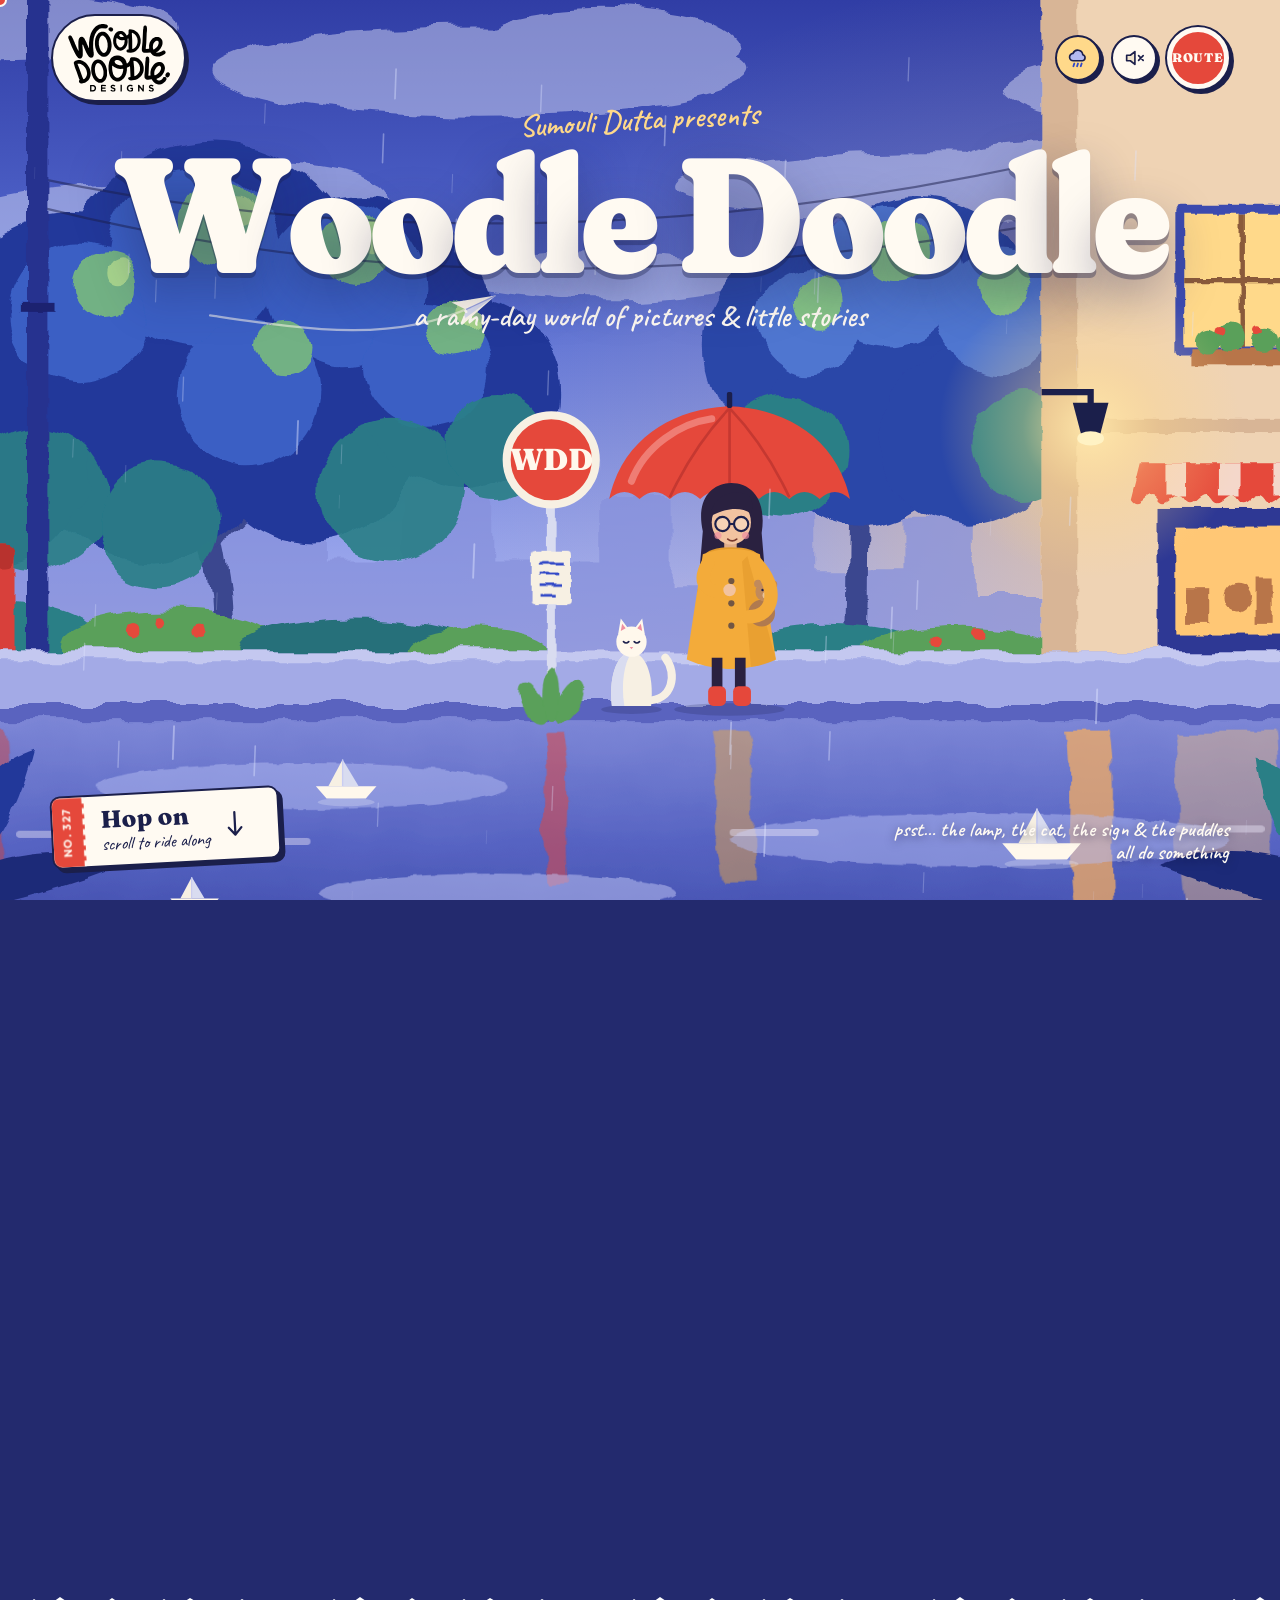
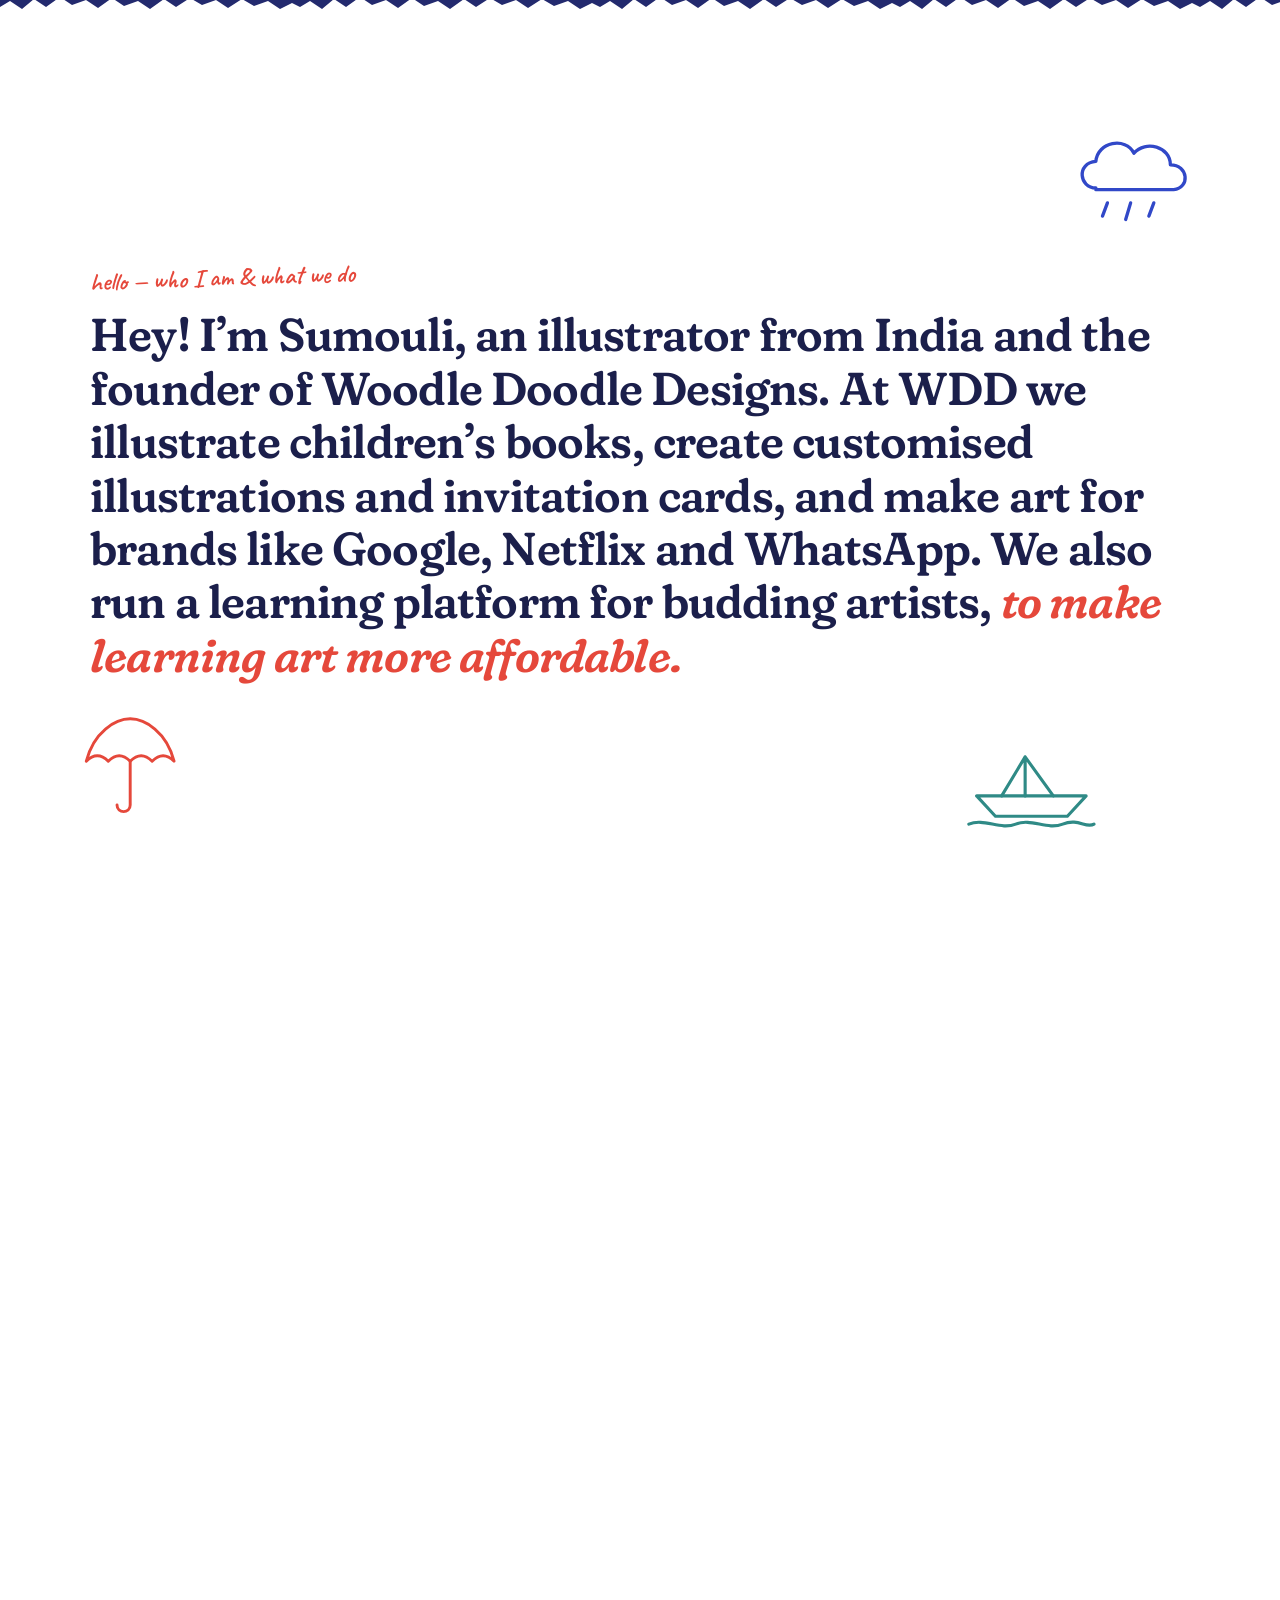
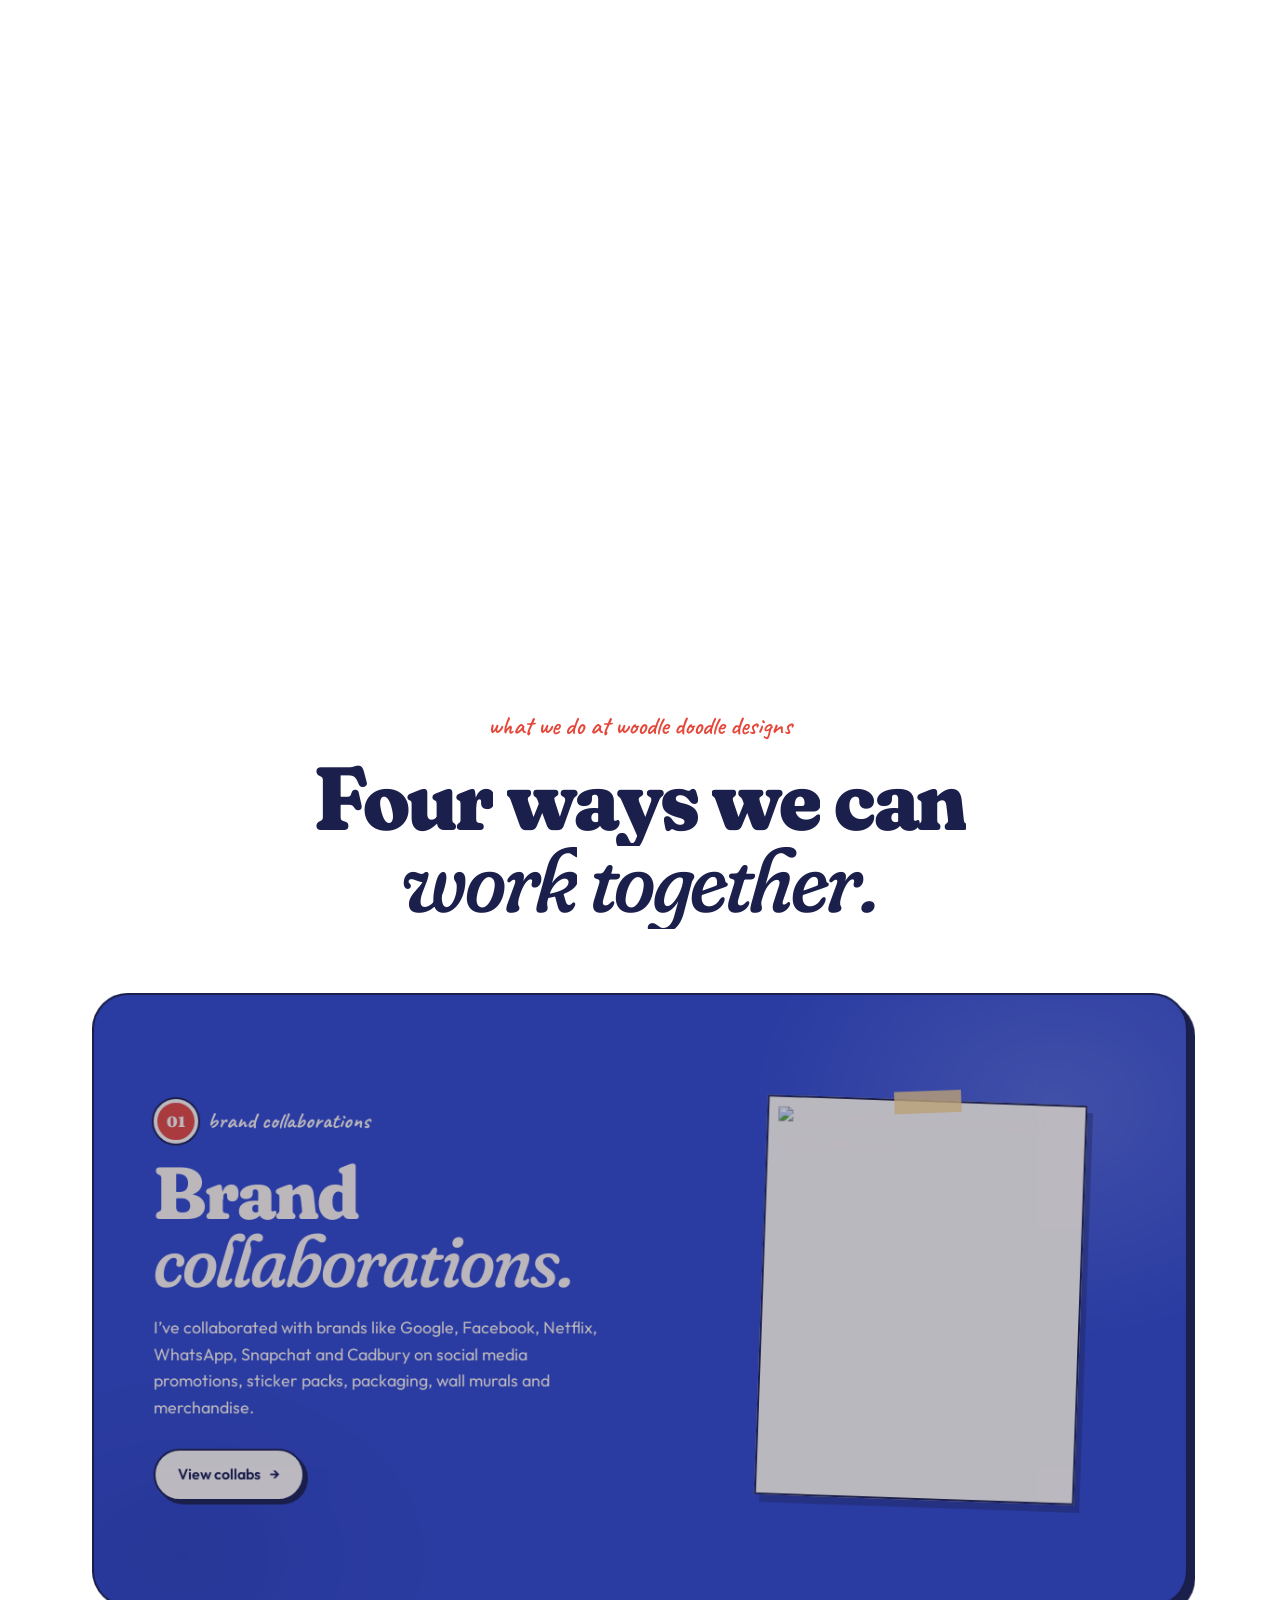
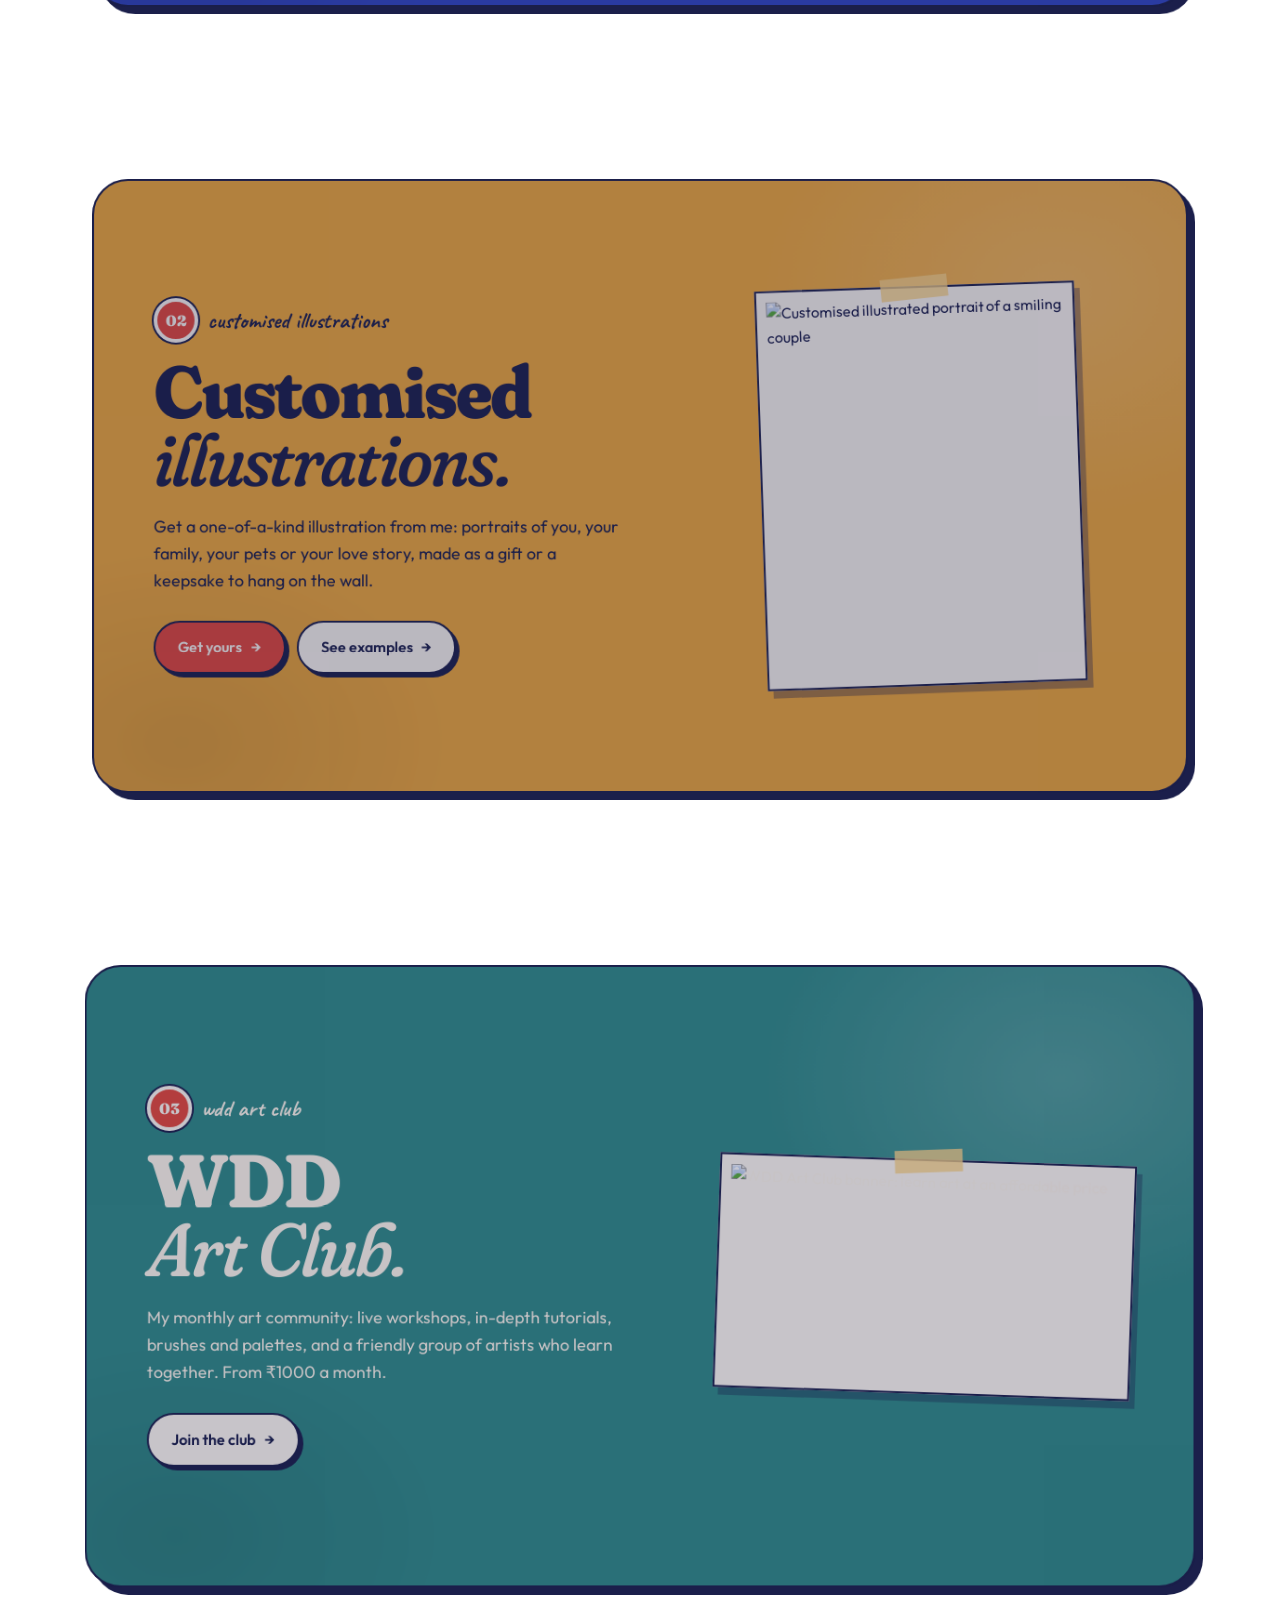
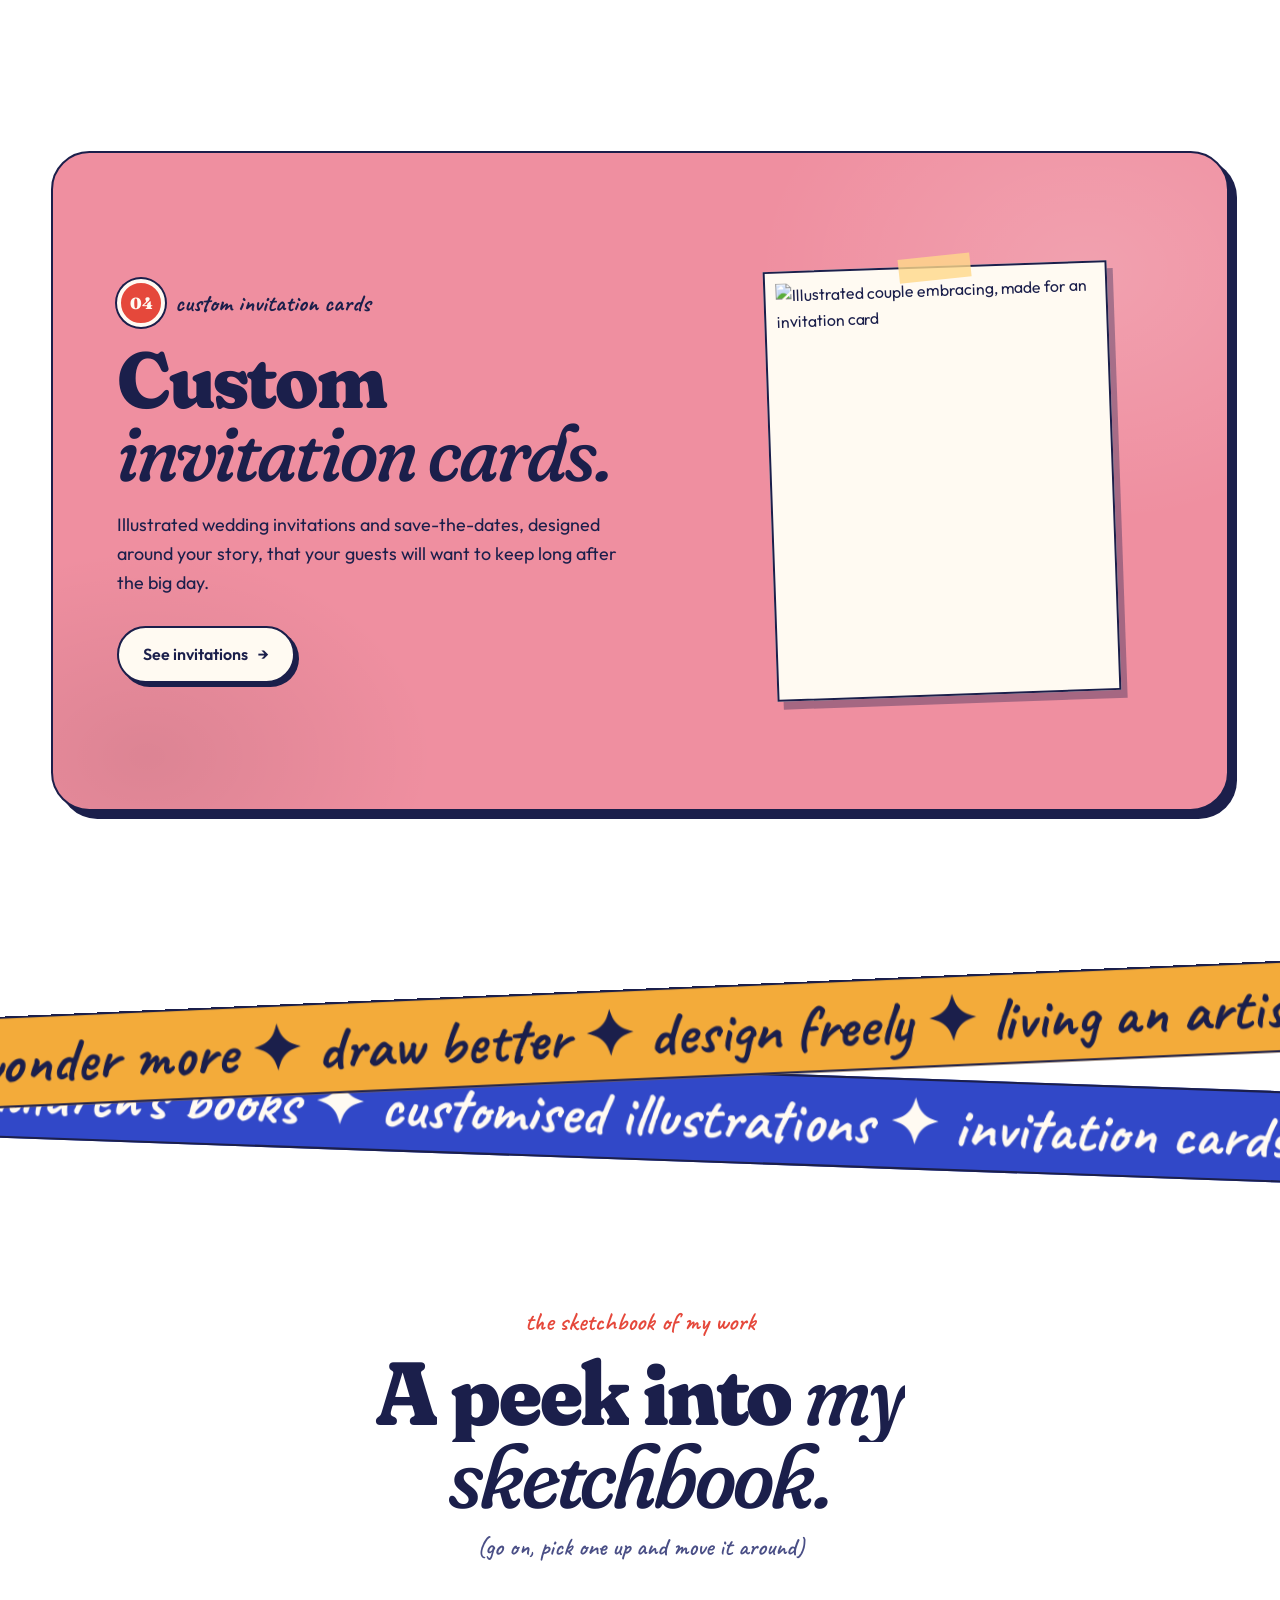
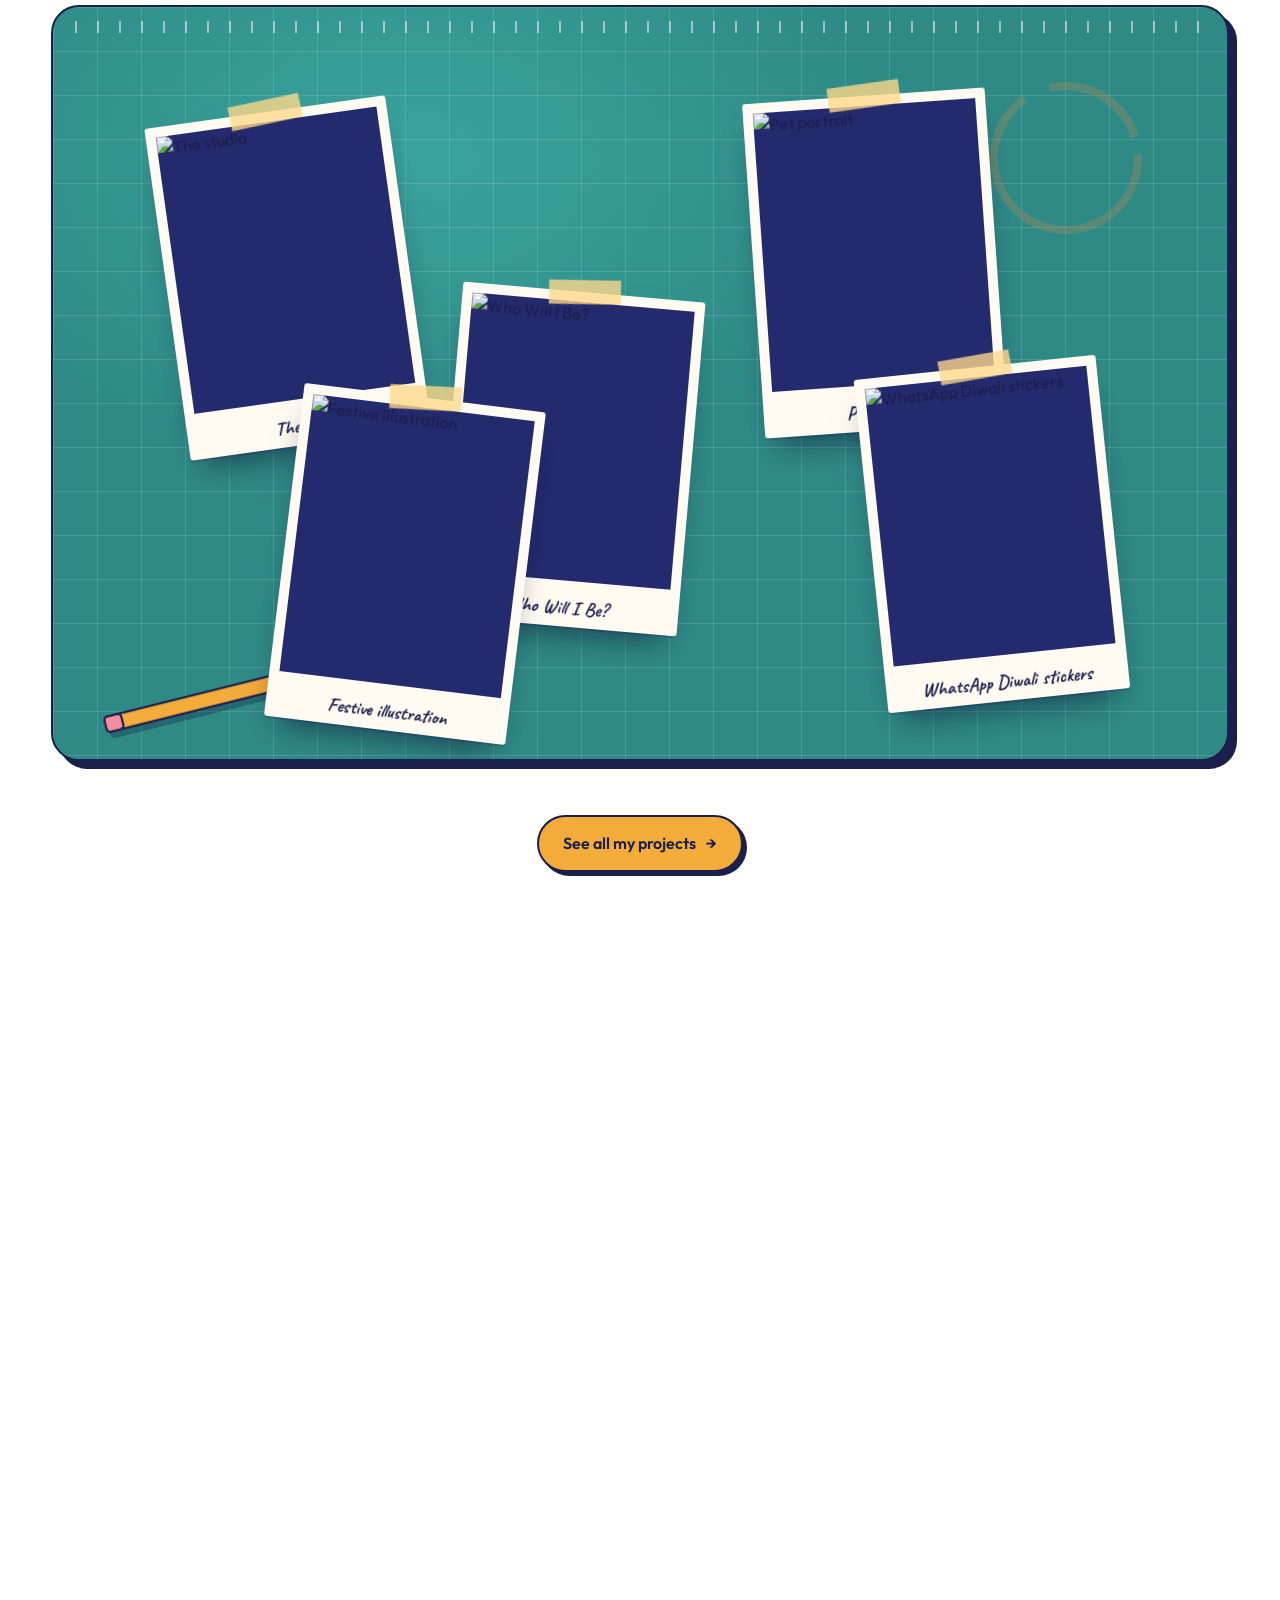
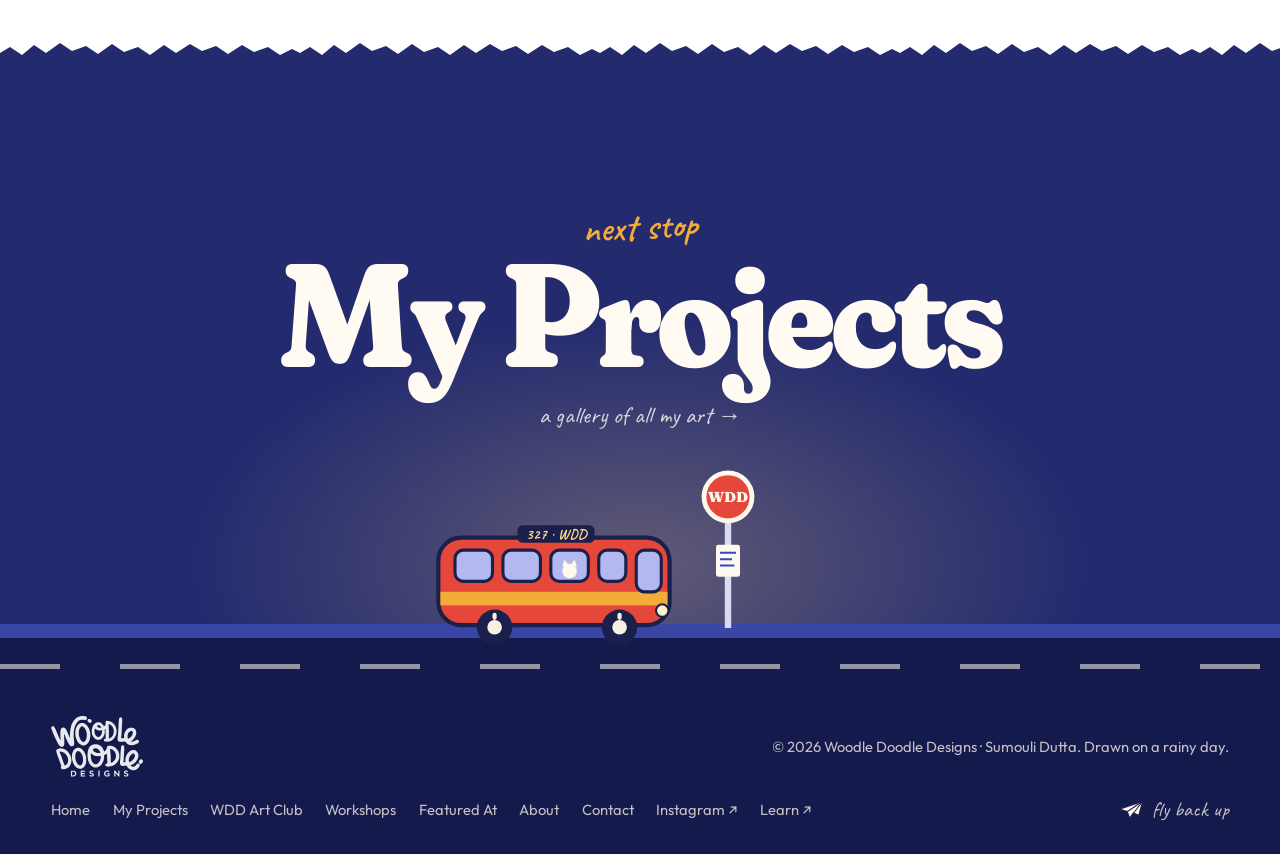
==== commit 2c8e9aa5: "Optimise the mobile experience; leave desktop untouched Phones reported enough cores and memory to s" ====
--- a/index.html
+++ b/index.html
@@ -12,6 +12,7 @@
 <link href="https://fonts.googleapis.com/css2?family=Caveat:wght@500;600;700&family=Fraunces:ital,opsz,wght,SOFT,WONK@0,9..144,300..900,0..100,0..1;1,9..144,300..900,0..100,0..1&family=Outfit:wght@300..700&display=swap" rel="stylesheet">
 <link rel="stylesheet" href="assets/css/base.css">
 <link rel="stylesheet" href="assets/css/home.css">
+<link rel="stylesheet" href="assets/css/mobile.css">
 <script>(function(){var d=document.documentElement;d.classList.add('js');try{if(sessionStorage.getItem('wdd-t'))d.classList.add('arriving');else if(!sessionStorage.getItem('wdd-seen'))d.classList.add('first')}catch(e){}})();</script>
 </head>
 <body data-page="home">
--- a/assets/css/base.css
+++ b/assets/css/base.css
@@ -639,3 +639,4 @@
 @media (prefers-reduced-motion: reduce) {
   *, *::before, *::after { animation-duration: .001ms !important; animation-iteration-count: 1 !important; transition-duration: .001ms !important; transition-delay: 0s !important; }
 }
+
--- a/assets/css/mobile.css
+++ b/assets/css/mobile.css
@@ -0,0 +1,60 @@
+/* ==========================================================================
+   Woodle Doodle — mobile polish
+   This file loads last, after every page stylesheet, so these rules win.
+   Every rule sits inside a small-screen or touch query on purpose: desktop
+   and laptop rendering is left exactly as it was.
+   ========================================================================== */
+
+@media (max-width: 900px) {
+  /* 1 · heights that don't move when the address bar does.
+     `vh` grows the moment the browser bar slides away, which shifts every section
+     mid-scroll and makes long pages feel like they stutter. `svh` stays put. */
+  .hero { height: 180svh; }
+  .story { height: 240svh; }
+  .story-pin { height: 100svh; }
+  .hero-stage, .line-stage { height: 100svh; }
+  .table-top { height: clamp(460px, 74svh, 640px); }
+  .stickerboard { height: clamp(430px, 64svh, 580px); }
+  .proc-step { min-height: 62svh; }
+
+  /* 2 · clear the notch and the home-bar on tall phones */
+  .nav { padding-top: calc(14px + env(safe-area-inset-top)); }
+  .toast { bottom: calc(24px + env(safe-area-inset-bottom)); }
+  .line-hud { bottom: calc(22px + env(safe-area-inset-bottom)); }
+  .board-btns { bottom: calc(16px + env(safe-area-inset-bottom)); }
+  .route-inner { padding-bottom: calc(40px + env(safe-area-inset-bottom)); }
+  .foot-bottom { padding-bottom: calc(28px + env(safe-area-inset-bottom)); }
+
+  /* 3 · thumb-sized controls */
+  .tool { width: 46px; height: 46px; }
+  .route-btn { width: 58px; height: 58px; }
+  .book-ctrl .tool { width: 50px; height: 50px; }
+  .btn, .tear, .g-filters button, .lb-btns button { min-height: 44px; }
+
+  /* 4 · a swipe inside an overlay must never drag the page behind it, and
+     swiping past the end of the diary must not trigger the browser's back gesture */
+  .route-inner, .lb { overscroll-behavior: contain; }
+  .book { overscroll-behavior-x: contain; scroll-padding-inline: 8vw; }
+
+  /* 5 · the process steps slide in from the right on a wide screen; on a narrow one
+     that overhang widens the page, which makes the browser render everything
+     zoomed out. Here they simply fade in. */
+  .proc-step { transform: none; }
+
+  /* 6 · the gallery and board cards sit at a slight angle — keep their corners
+     from widening the page for the same reason */
+  .gallery, .f-board-sec, .board-sec, .tickets, .rv-sec { overflow-x: clip; }
+
+  /* 7 · taps land instantly with no grey flash; keyboard focus rings still show */
+  a, button, label, summary, .drag { -webkit-tap-highlight-color: transparent; }
+  a, button, label, summary { touch-action: manipulation; }
+}
+
+@media (pointer: coarse) {
+  /* cheaper paint: one shadow rather than a stack of five behind every sticker */
+  .sticker { filter: drop-shadow(2px 4px 0 rgba(40,20,0,.3)); }
+  /* idle loops that mostly cost fill-rate on a small screen */
+  .w-cloud, .w-sun, .clouds-layer { animation: none; }
+  /* nothing here can be hovered, so don't pay for hover-only transitions */
+  .frame, .stamp, .g-item, .clip, .rv, .luggage li { transition: none; }
+}
